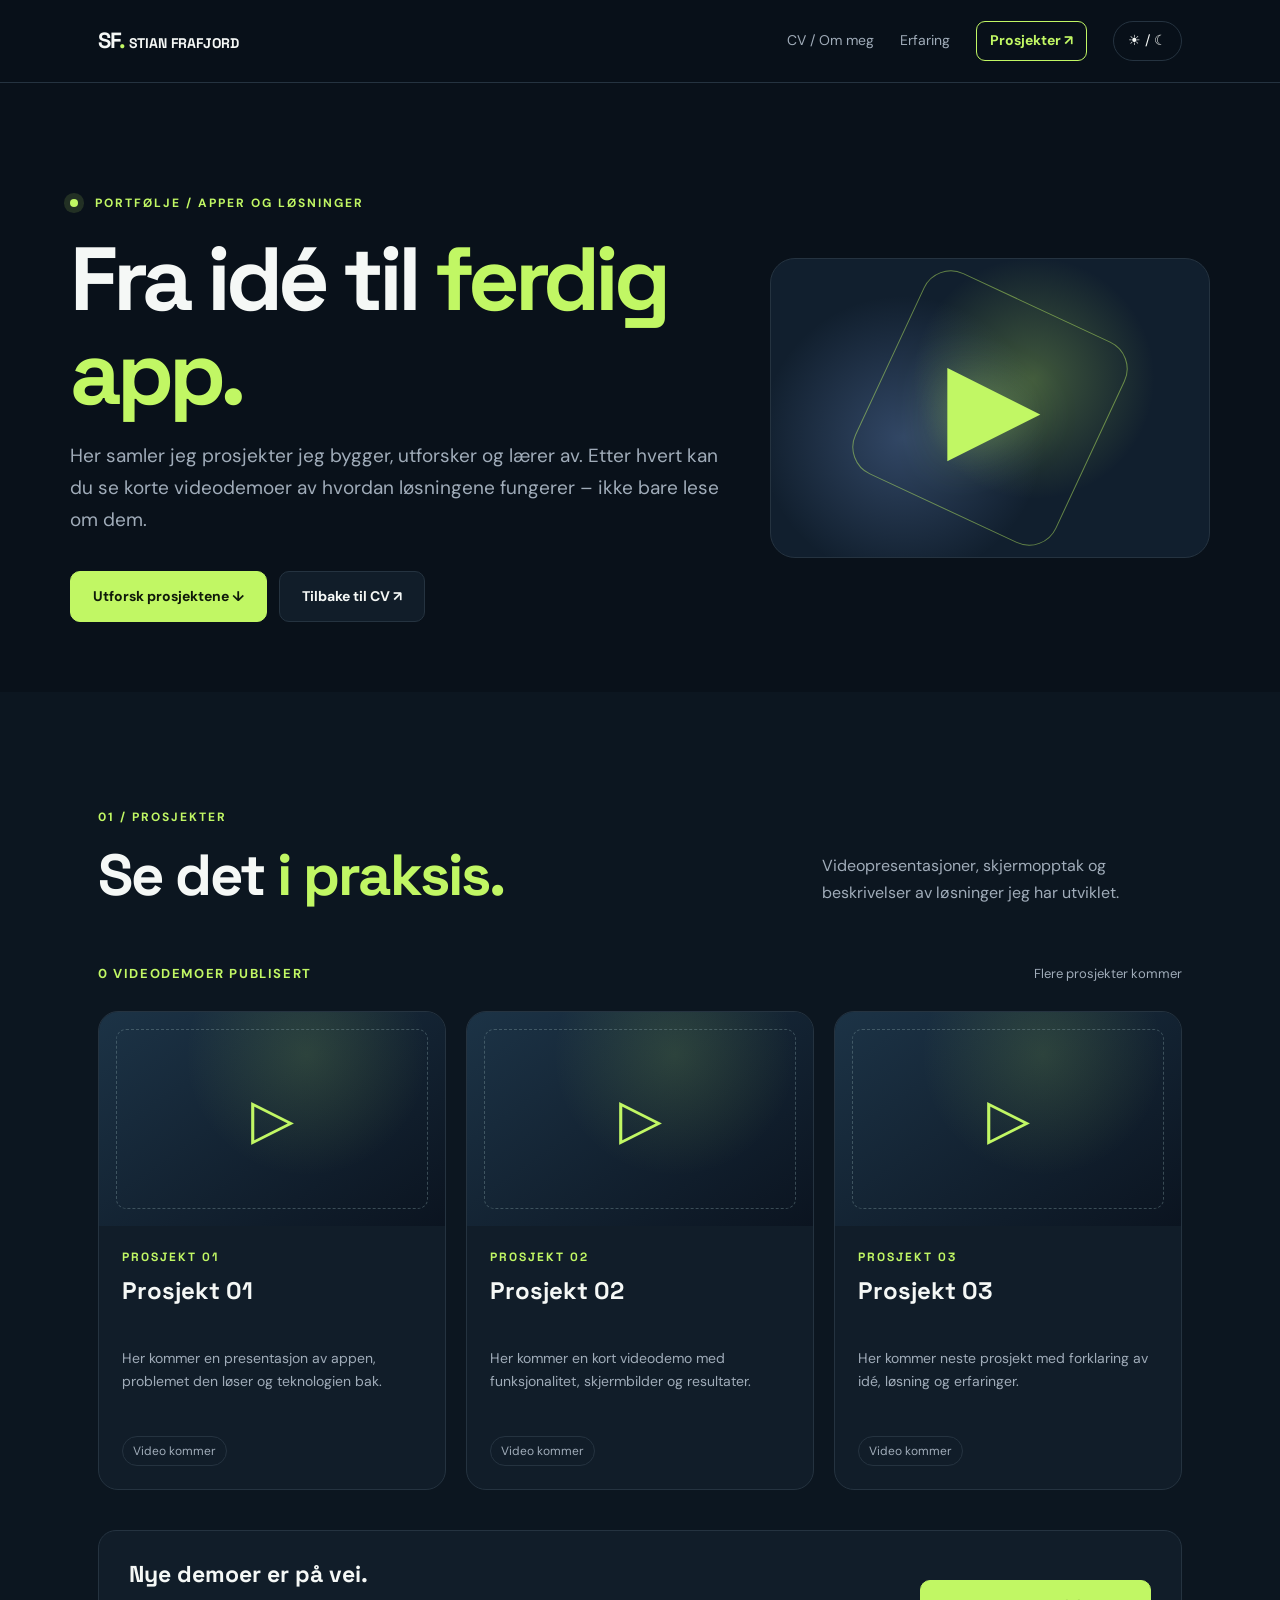
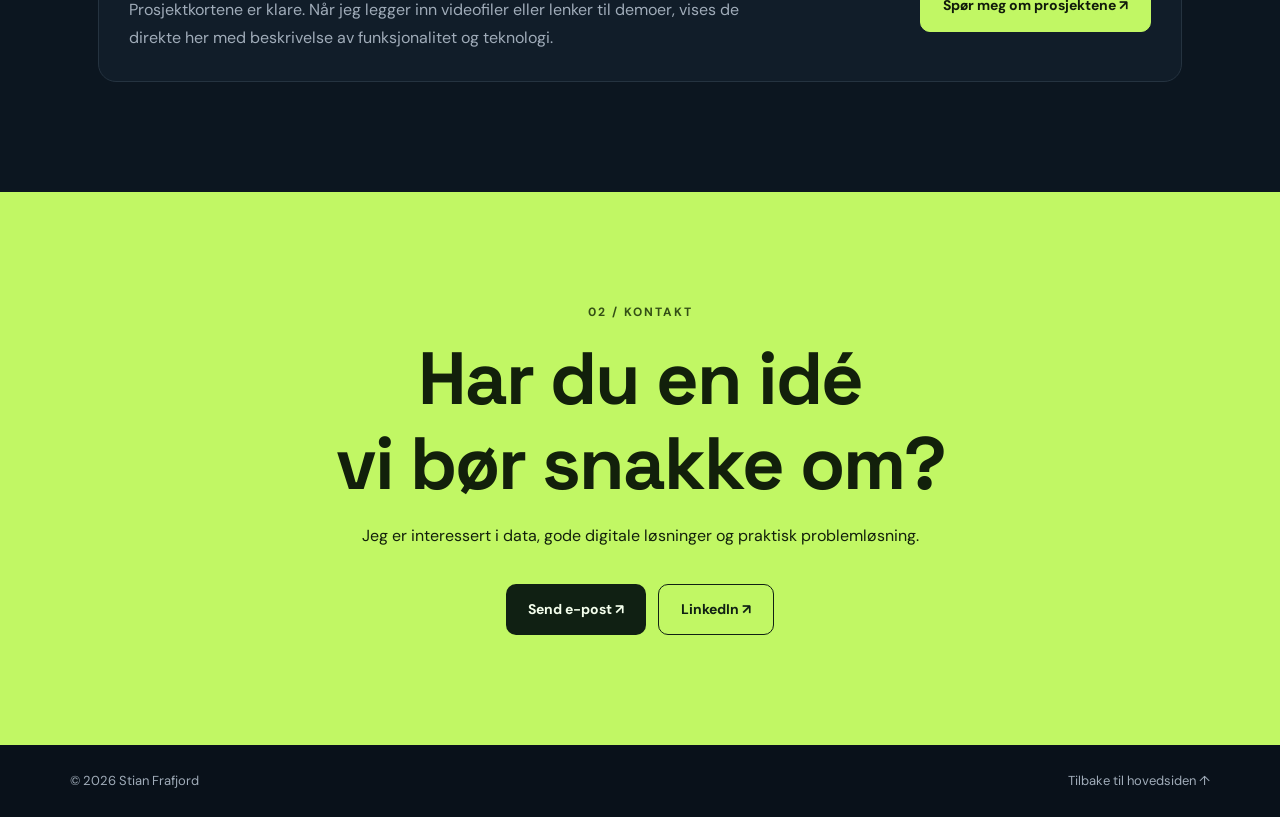
==== prosjekter.html @ a2a2adf3 "Add interactive projects page with video-ready cards" ====
<!DOCTYPE html>
<html lang="no"><head><meta charset="utf-8"><meta name="viewport" content="width=device-width,initial-scale=1"><meta name="theme-color" content="#0b1119"><meta name="description" content="Prosjekter og appdemoer av Stian Frafjord."><title>Prosjekter | Stian Frafjord</title><link rel="preconnect" href="https://fonts.googleapis.com"><link href="https://fonts.googleapis.com/css2?family=DM+Sans:wght@400;500;600;700&family=Space+Grotesk:wght@400;500;600;700&display=swap" rel="stylesheet"><style>
:root{--bg:#09111a;--panel:#111d29;--line:#253340;--muted:#a0acb9;--txt:#f5f8f6;--accent:#c1f764;--accent2:#8db6ff}*{box-sizing:border-box}html{scroll-behavior:smooth}body{margin:0;background:var(--bg);color:var(--txt);font:16px/1.7 'DM Sans',sans-serif;overflow-x:hidden}body.light{--bg:#f1f5f0;--panel:#fff;--line:#d7e0dc;--muted:#51616b;--txt:#15232b;--accent:#497a19;--accent2:#315da7}h1,h2,h3,.brand{font-family:'Space Grotesk',sans-serif;line-height:1.15}a{color:inherit;text-decoration:none}button{font:inherit;cursor:pointer}.wrap{max-width:1140px;margin:auto;padding:0 28px}.nav{height:82px;display:flex;align-items:center;justify-content:space-between}.top{position:sticky;top:0;z-index:10;background:color-mix(in srgb,var(--bg) 90%,transparent);border-bottom:1px solid var(--line);backdrop-filter:blur(20px)}.brand{font-weight:700;font-size:22px;letter-spacing:-1px}.brand b{color:var(--accent)}.links{display:flex;align-items:center;gap:26px;font-size:14px;color:var(--muted)}.links a:hover{color:var(--accent)}.theme{background:transparent;color:var(--txt);border:1px solid var(--line);border-radius:50px;padding:7px 14px}.mobile{display:none}.hero{min-height:630px;display:grid;grid-template-columns:1.25fr .75fr;gap:60px;align-items:center;padding-top:86px;padding-bottom:100px}.eyebrow,.kicker{color:var(--accent);font-size:12px;letter-spacing:2px;font-weight:700;text-transform:uppercase}.pulse{display:inline-block;width:8px;height:8px;border-radius:50%;background:var(--accent);box-shadow:0 0 0 6px #c1f76422;margin-right:12px}.hero h1{font-size:clamp(56px,7vw,102px);letter-spacing:-6px;margin:22px 0 24px}.hero h1 em{font-style:normal;color:var(--accent)}.lead{font-size:20px;max-width:570px;color:var(--muted)}.actions{display:flex;gap:12px;flex-wrap:wrap;margin-top:34px}.btn{display:inline-flex;align-items:center;justify-content:center;padding:13px 22px;border:1px solid var(--line);border-radius:10px;font-weight:700;font-size:14px;transition:transform .2s,background .2s}.btn:hover{transform:translateY(-3px)}.primary{background:var(--accent);color:#101a0a;border-color:var(--accent)}body.light .primary{color:#fff}.outline{background:var(--panel)}.hero-art{min-height:380px;position:relative;border:1px solid var(--line);border-radius:24px;background:radial-gradient(circle at 30% 30%,#c1f76430,transparent 38%),radial-gradient(circle at 80% 80%,#8db6ff33,transparent 45%),linear-gradient(145deg,#152434,#0a111a);display:grid;place-items:center;box-shadow:0 25px 80px #0004}.monogram{font:700 148px 'Space Grotesk',sans-serif;letter-spacing:-14px;color:#ebf7ee}.bubble{position:absolute;padding:11px 17px;background:#142333;color:#e9fff0;border:1px solid #3d5654;border-radius:11px;font-size:13px;font-weight:700;box-shadow:0 12px 25px #0005}.b1{top:26px;right:-20px}.b2{bottom:28px;left:-24px}.strip{border-block:1px solid var(--line);background:var(--accent);color:#132015;padding:18px 0;overflow:hidden;white-space:nowrap;font:700 15px 'Space Grotesk';letter-spacing:1px}.strip-inner{width:max-content;animation:move 30s linear infinite}.strip-inner span{margin:0 23px}@keyframes move{to{transform:translateX(-50%)}}section.section{padding-top:115px;padding-bottom:110px}.section-head{display:flex;justify-content:space-between;align-items:end;gap:30px;margin-bottom:40px}.section-head p{max-width:360px;color:var(--muted)}h2{font-size:clamp(36px,5vw,58px);letter-spacing:-2px;margin:14px 0}h2 span{color:var(--accent)}.intro{display:grid;grid-template-columns:.85fr 1.15fr;gap:90px}.intro p{color:var(--muted);font-size:18px}.intro strong{color:var(--txt)}.facts{display:grid;grid-template-columns:repeat(3,1fr);gap:14px;margin-top:30px}.fact{border-top:1px solid var(--line);padding-top:15px}.fact strong{display:block;font-size:23px}.fact small{color:var(--muted)}.dark{background:color-mix(in srgb,var(--panel) 40%,var(--bg))}.skills{display:grid;grid-template-columns:repeat(2,1fr);gap:18px}.skill{border:1px solid var(--line);border-radius:18px;padding:30px;background:var(--panel);transition:transform .2s,border-color .2s}.skill:hover{transform:translateY(-5px);border-color:var(--accent)}.skill:first-child{background:linear-gradient(145deg,#294337,#172631)}.skill .symbol{font-size:36px;color:var(--accent)}.skill h3{font-size:23px;margin:22px 0 9px}.skill p{color:var(--muted);margin-bottom:18px}.tags{display:flex;flex-wrap:wrap;gap:8px}.tags span{font-size:12px;border:1px solid var(--line);border-radius:30px;padding:4px 11px;color:var(--muted)}.tools{margin-top:28px;color:var(--muted);font-size:14px;line-height:2.6}.tools strong{color:var(--txt)}.filters{display:flex;flex-wrap:wrap;gap:10px;margin:30px 0}.filter{background:transparent;color:var(--muted);border:1px solid var(--line);padding:9px 17px;border-radius:50px}.filter.active{color:#142013;background:var(--accent);border-color:var(--accent)}.job{display:grid;grid-template-columns:175px 1fr;gap:20px;border-top:1px solid var(--line);padding:25px 0}.job:last-child{border-bottom:1px solid var(--line)}.job time{color:var(--muted);font-size:13px}.job h3{font-size:24px;margin:4px 0}.job small{color:var(--accent);letter-spacing:1.4px;font-weight:700}.job p{margin:10px 0 0;color:var(--muted);max-width:760px}.job[hidden]{display:none}.match{display:grid;grid-template-columns:1fr 1.15fr;gap:18px}.tabs{display:grid;gap:10px}.tab{background:var(--panel);border:1px solid var(--line);color:var(--txt);padding:18px 20px;text-align:left;border-radius:12px}.tab.active{border-color:var(--accent);box-shadow:inset 4px 0 0 var(--accent)}.output{border:1px solid var(--line);border-radius:16px;padding:34px;background:var(--panel);min-height:310px}.output h3{font-size:31px;margin:14px 0}.output p,.output li{color:var(--muted)}.education{display:flex;justify-content:space-between;gap:25px;align-items:center;padding:45px;border:1px solid var(--line);border-radius:18px;background:var(--panel)}.education strong{font:700 27px 'Space Grotesk'}.education p{color:var(--muted);margin:8px 0 0}.contact{background:var(--accent);color:#12200b;text-align:center;padding:110px 20px}.contact h2{font-size:clamp(42px,6vw,74px)}.contact .kicker{color:#344f16}.contact .btn{background:#102013;color:#f4ffed;border:0}.contact .outline{background:transparent;color:#102013;border:1px solid #102013}.contact .actions{justify-content:center}.foot{padding:25px 0;display:flex;justify-content:space-between;color:var(--muted);font-size:13px}.reveal{opacity:0;transform:translateY(15px);transition:opacity .7s,transform .7s}.reveal.visible{opacity:1;transform:none}@media(max-width:800px){.hero,.intro,.match{grid-template-columns:1fr}.hero{padding-top:65px;gap:35px}.hero-art{min-height:260px}.monogram{font-size:110px}.hero h1{letter-spacing:-3px}.links{gap:14px}.links a{display:none}.skills{grid-template-columns:1fr}.section-head{display:block}.facts{grid-template-columns:1fr 1fr}.job{grid-template-columns:1fr;gap:2px}.education{display:block}.foot{display:block;text-align:center}.bubble{font-size:11px}.b1{right:10px}.b2{left:10px}}@media(prefers-reduced-motion:reduce){*{scroll-behavior:auto!important;animation:none!important;transition:none!important}.reveal{opacity:1;transform:none}}


.links a.project-link{display:inline-flex;border:1px solid var(--accent);color:var(--accent);border-radius:9px;padding:7px 13px;font-weight:700}
.links a.project-link:hover{background:var(--accent);color:#132015}
.projects-hero{padding:110px 0 70px;display:grid;grid-template-columns:1.2fr .8fr;gap:40px;align-items:center}
.projects-hero h1{font-size:clamp(50px,7vw,92px);line-height:1.04;letter-spacing:-5px;margin:20px 0}
.projects-hero h1 em{color:var(--accent);font-style:normal}
.projects-hero p{font-size:19px;color:var(--muted);max-width:660px}
.orb{min-height:300px;border-radius:25px;border:1px solid var(--line);background:radial-gradient(circle at 60% 40%,#c1f76444,transparent 38%),radial-gradient(circle at 30% 60%,#8db6ff44,transparent 40%),#111f2e;display:grid;place-items:center;position:relative;overflow:hidden}
.orb:after{content:"";position:absolute;width:220px;height:220px;border:1px solid #c1f76477;border-radius:30px;transform:rotate(25deg)}
.play-symbol{position:relative;z-index:2;font:700 112px 'Space Grotesk';color:#c1f764;text-shadow:0 0 50px #c1f76455}
.project-toolbar{display:flex;justify-content:space-between;gap:18px;align-items:center;margin:10px 0 26px}
.project-counter{font-size:13px;letter-spacing:1.6px;color:var(--accent);font-weight:700}
.project-grid{display:grid;grid-template-columns:repeat(3,minmax(0,1fr));gap:20px}
.project-card{background:var(--panel);border:1px solid var(--line);border-radius:20px;overflow:hidden;transition:transform .2s,border-color .2s}
.project-card:hover{transform:translateY(-5px);border-color:var(--accent)}
.video-frame{height:214px;background:radial-gradient(circle at 60% 20%,#c1f76423,transparent 45%),linear-gradient(145deg,#1c3346,#0b1420);display:flex;align-items:center;justify-content:center;position:relative;overflow:hidden}
.video-frame:before{content:"";position:absolute;inset:17px;border:1px dashed #7e9a9f66;border-radius:10px}
.video-frame .vid-icon{font-size:56px;color:#c1f764;z-index:1}
.video-frame iframe,.video-frame video{position:absolute;inset:0;width:100%;height:100%;border:0;object-fit:contain;z-index:2}
.project-body{padding:23px}
.project-number{color:var(--accent);font:700 12px 'Space Grotesk';letter-spacing:2px}
.project-body h3{font-size:24px;min-height:56px;margin:12px 0}
.project-body p{color:var(--muted);font-size:14px;min-height:75px}
.status{display:inline-block;border:1px solid var(--line);border-radius:20px;color:var(--muted);padding:4px 10px;font-size:12px}
.info-panel{margin-top:40px;padding:30px;display:flex;justify-content:space-between;align-items:center;gap:25px;background:var(--panel);border:1px solid var(--line);border-radius:18px}
.info-panel h3{font-size:23px;margin:0 0 9px}
.info-panel p{margin:0;color:var(--muted);max-width:620px}
@media(max-width:880px){.projects-hero{grid-template-columns:1fr;padding-top:65px}.orb{min-height:210px}.project-grid{grid-template-columns:1fr}.info-panel{display:block}.info-panel .btn{margin-top:20px}.links a.project-link{display:inline-flex}}
</style></head>
<body><header class="top"><div class="wrap nav"><a class="brand" href="/index.html">SF<b>.</b> <span style="font-size:14px;letter-spacing:0">STIAN FRAFJORD</span></a><nav class="links"><a href="/index.html">CV / Om meg</a><a href="/index.html#erfaring">Erfaring</a><a class="project-link" href="/prosjekter.html" aria-current="page">Prosjekter ↗</a><button class="theme" id="theme" aria-label="Bytt fargetema">☀︎ / ☾</button></nav></div></header>
<main><section class="wrap projects-hero"><div><div class="kicker"><span class="pulse"></span> PORTFØLJE / APPER OG LØSNINGER</div><h1>Fra idé til <em>ferdig app.</em></h1><p>Her samler jeg prosjekter jeg bygger, utforsker og lærer av. Etter hvert kan du se korte videodemoer av hvordan løsningene fungerer – ikke bare lese om dem.</p><div class="actions"><a class="btn primary" href="#prosjektliste">Utforsk prosjektene ↓</a><a class="btn outline" href="/index.html">Tilbake til CV ↗</a></div></div><div class="orb"><span class="play-symbol">▶</span></div></section>
<section class="section dark" id="prosjektliste"><div class="wrap"><div class="section-head"><div><div class="kicker">01 / PROSJEKTER</div><h2>Se det <span>i praksis.</span></h2></div><p>Videopresentasjoner, skjermopptak og beskrivelser av løsninger jeg har utviklet.</p></div><div class="project-toolbar"><span class="project-counter" id="counter">0 VIDEODEMOER PUBLISERT</span><span style="color:var(--muted);font-size:13px">Flere prosjekter kommer</span></div><div class="project-grid" id="projectGrid"></div><div class="info-panel"><div><h3>Nye demoer er på vei.</h3><p>Prosjektkortene er klare. Når jeg legger inn videofiler eller lenker til demoer, vises de direkte her med beskrivelse av funksjonalitet og teknologi.</p></div><a class="btn primary" href="mailto:stianfrafjord@hotmail.com?subject=Sp%C3%B8rsm%C3%A5l%20om%20prosjekter">Spør meg om prosjektene ↗</a></div></div></section><section class="contact" id="kontakt"><div class="kicker">02 / KONTAKT</div><h2>Har du en idé<br>vi bør snakke om?</h2><p>Jeg er interessert i data, gode digitale løsninger og praktisk problemløsning.</p><div class="actions"><a class="btn" href="mailto:stianfrafjord@hotmail.com">Send e-post ↗</a><a class="btn outline" href="https://www.linkedin.com/in/stian-frafjord-09b917ba" rel="noopener" target="_blank">LinkedIn ↗</a></div></section></main>
<footer class="wrap foot"><div>© <span id="year"></span> Stian Frafjord</div><div><a href="/index.html">Tilbake til hovedsiden ↑</a></div></footer>
<script>
document.getElementById('year').textContent=new Date().getFullYear();
document.getElementById('theme').addEventListener('click',()=>document.body.classList.toggle('light'));
// Legg til prosjektinformasjon her når videodemoer er klare. URL kan være youtube.com/watch?v=..., youtu.be/..., youtube.com/embed/... eller en .mp4-fil.
const projects = [
 {title:'Prosjekt 01',description:'Her kommer en presentasjon av appen, problemet den løser og teknologien bak.',videoUrl:'',technologies:[]},
 {title:'Prosjekt 02',description:'Her kommer en kort videodemo med funksjonalitet, skjermbilder og resultater.',videoUrl:'',technologies:[]},
 {title:'Prosjekt 03',description:'Her kommer neste prosjekt med forklaring av idé, løsning og erfaringer.',videoUrl:'',technologies:[]}
];
function ytId(url){try{const u=new URL(url);if(['youtube.com','www.youtube.com','m.youtube.com'].includes(u.hostname)){if(u.pathname==='/watch')return u.searchParams.get('v');if(u.pathname.startsWith('/embed/'))return u.pathname.split('/')[2]}if(u.hostname==='youtu.be')return u.pathname.slice(1).split('/')[0]}catch(e){}return null}
const grid=document.getElementById('projectGrid');
let count=0;
projects.forEach((p,i)=>{const card=document.createElement('article');card.className='project-card';const frame=document.createElement('div');frame.className='video-frame';const id=p.videoUrl?ytId(p.videoUrl):null;if(id&&/^[a-zA-Z0-9_-]{11}$/.test(id)){const f=document.createElement('iframe');f.src='https://www.youtube-nocookie.com/embed/'+id;f.loading='lazy';f.title='Video: '+p.title;f.allow='accelerometer; encrypted-media; gyroscope; picture-in-picture; web-share';f.allowFullscreen=true;frame.appendChild(f);count++}else if(p.videoUrl&&/^https:\/\//i.test(p.videoUrl)&&/\.mp4(?:\?.*)?$/i.test(p.videoUrl)){const v=document.createElement('video');v.src=p.videoUrl;v.controls=true;v.preload='metadata';v.playsInline=true;frame.appendChild(v);count++}else{const ico=document.createElement('span');ico.className='vid-icon';ico.textContent='▷';frame.appendChild(ico)}const body=document.createElement('div');body.className='project-body';const number=document.createElement('div');number.className='project-number';number.textContent='PROSJEKT '+String(i+1).padStart(2,'0');const title=document.createElement('h3');title.textContent=p.title;const desc=document.createElement('p');desc.textContent=p.description;const status=document.createElement('span');status.className='status';status.textContent=p.videoUrl?'Videodemo':'Video kommer';body.append(number,title,desc,status);if(p.technologies?.length){const tags=document.createElement('div');tags.className='tags';tags.style.marginTop='15px';p.technologies.forEach(t=>{const s=document.createElement('span');s.textContent=t;tags.appendChild(s)});body.appendChild(tags)}card.append(frame,body);grid.appendChild(card)});
document.getElementById('counter').textContent=count+' VIDEODEMO'+(count===1?'':'ER')+' PUBLISERT';
</script></body></html>
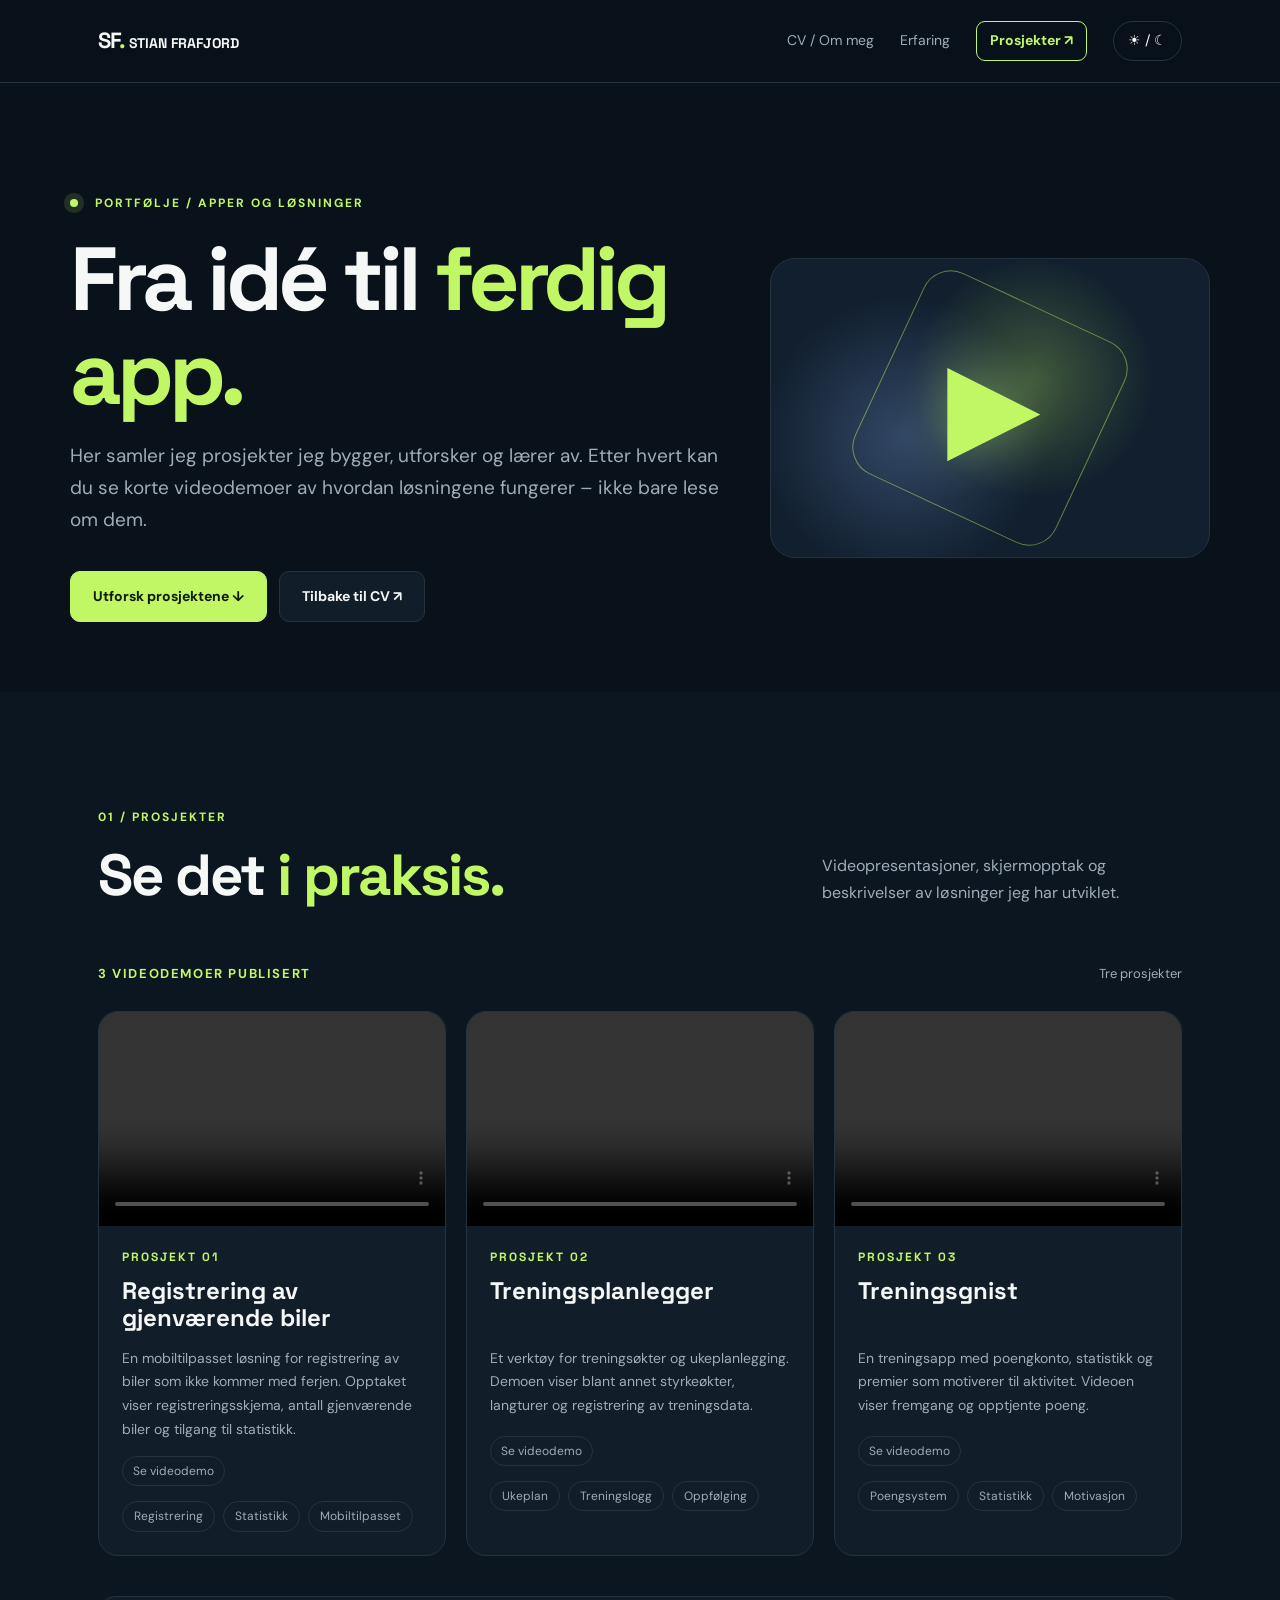
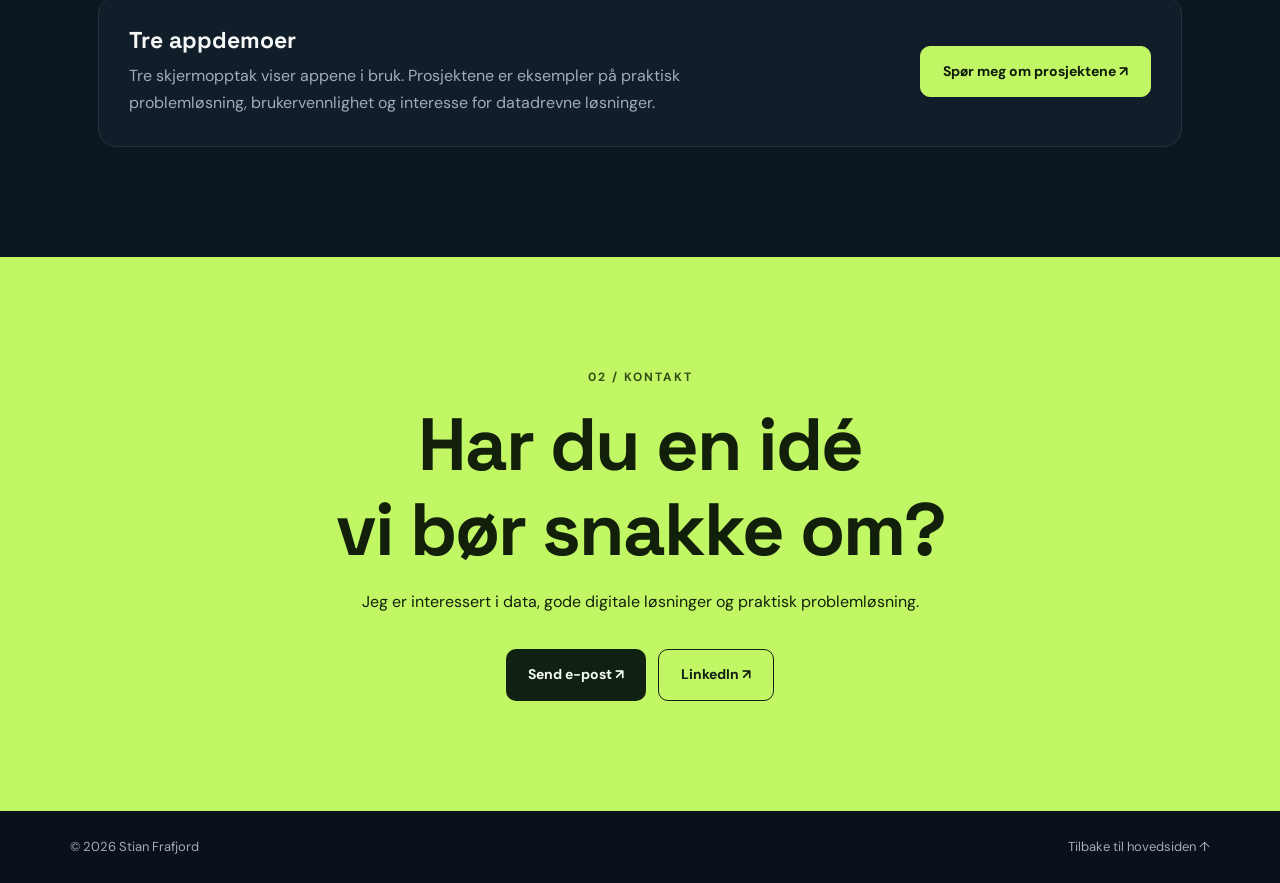
==== commit 700b0d4f: "Describe three real app projects and wire their video players" ====
--- a/prosjekter.html
+++ b/prosjekter.html
@@ -33,20 +33,20 @@
 </style></head>
 <body><header class="top"><div class="wrap nav"><a class="brand" href="/index.html">SF<b>.</b> <span style="font-size:14px;letter-spacing:0">STIAN FRAFJORD</span></a><nav class="links"><a href="/index.html">CV / Om meg</a><a href="/index.html#erfaring">Erfaring</a><a class="project-link" href="/prosjekter.html" aria-current="page">Prosjekter ↗</a><button class="theme" id="theme" aria-label="Bytt fargetema">☀︎ / ☾</button></nav></div></header>
 <main><section class="wrap projects-hero"><div><div class="kicker"><span class="pulse"></span> PORTFØLJE / APPER OG LØSNINGER</div><h1>Fra idé til <em>ferdig app.</em></h1><p>Her samler jeg prosjekter jeg bygger, utforsker og lærer av. Etter hvert kan du se korte videodemoer av hvordan løsningene fungerer – ikke bare lese om dem.</p><div class="actions"><a class="btn primary" href="#prosjektliste">Utforsk prosjektene ↓</a><a class="btn outline" href="/index.html">Tilbake til CV ↗</a></div></div><div class="orb"><span class="play-symbol">▶</span></div></section>
-<section class="section dark" id="prosjektliste"><div class="wrap"><div class="section-head"><div><div class="kicker">01 / PROSJEKTER</div><h2>Se det <span>i praksis.</span></h2></div><p>Videopresentasjoner, skjermopptak og beskrivelser av løsninger jeg har utviklet.</p></div><div class="project-toolbar"><span class="project-counter" id="counter">0 VIDEODEMOER PUBLISERT</span><span style="color:var(--muted);font-size:13px">Flere prosjekter kommer</span></div><div class="project-grid" id="projectGrid"></div><div class="info-panel"><div><h3>Nye demoer er på vei.</h3><p>Prosjektkortene er klare. Når jeg legger inn videofiler eller lenker til demoer, vises de direkte her med beskrivelse av funksjonalitet og teknologi.</p></div><a class="btn primary" href="mailto:stianfrafjord@hotmail.com?subject=Sp%C3%B8rsm%C3%A5l%20om%20prosjekter">Spør meg om prosjektene ↗</a></div></div></section><section class="contact" id="kontakt"><div class="kicker">02 / KONTAKT</div><h2>Har du en idé<br>vi bør snakke om?</h2><p>Jeg er interessert i data, gode digitale løsninger og praktisk problemløsning.</p><div class="actions"><a class="btn" href="mailto:stianfrafjord@hotmail.com">Send e-post ↗</a><a class="btn outline" href="https://www.linkedin.com/in/stian-frafjord-09b917ba" rel="noopener" target="_blank">LinkedIn ↗</a></div></section></main>
+<section class="section dark" id="prosjektliste"><div class="wrap"><div class="section-head"><div><div class="kicker">01 / PROSJEKTER</div><h2>Se det <span>i praksis.</span></h2></div><p>Videopresentasjoner, skjermopptak og beskrivelser av løsninger jeg har utviklet.</p></div><div class="project-toolbar"><span class="project-counter" id="counter">0 VIDEODEMOER PUBLISERT</span><span style="color:var(--muted);font-size:13px">Tre prosjekter</span></div><div class="project-grid" id="projectGrid"></div><div class="info-panel"><div><h3>Tre appdemoer</h3><p>Tre skjermopptak viser appene i bruk. Prosjektene er eksempler på praktisk problemløsning, brukervennlighet og interesse for datadrevne løsninger.</p></div><a class="btn primary" href="mailto:stianfrafjord@hotmail.com?subject=Sp%C3%B8rsm%C3%A5l%20om%20prosjekter">Spør meg om prosjektene ↗</a></div></div></section><section class="contact" id="kontakt"><div class="kicker">02 / KONTAKT</div><h2>Har du en idé<br>vi bør snakke om?</h2><p>Jeg er interessert i data, gode digitale løsninger og praktisk problemløsning.</p><div class="actions"><a class="btn" href="mailto:stianfrafjord@hotmail.com">Send e-post ↗</a><a class="btn outline" href="https://www.linkedin.com/in/stian-frafjord-09b917ba" rel="noopener" target="_blank">LinkedIn ↗</a></div></section></main>
 <footer class="wrap foot"><div>© <span id="year"></span> Stian Frafjord</div><div><a href="/index.html">Tilbake til hovedsiden ↑</a></div></footer>
 <script>
 document.getElementById('year').textContent=new Date().getFullYear();
 document.getElementById('theme').addEventListener('click',()=>document.body.classList.toggle('light'));
 // Legg til prosjektinformasjon her når videodemoer er klare. URL kan være youtube.com/watch?v=..., youtu.be/..., youtube.com/embed/... eller en .mp4-fil.
 const projects = [
- {title:'Prosjekt 01',description:'Her kommer en presentasjon av appen, problemet den løser og teknologien bak.',videoUrl:'',technologies:[]},
- {title:'Prosjekt 02',description:'Her kommer en kort videodemo med funksjonalitet, skjermbilder og resultater.',videoUrl:'',technologies:[]},
- {title:'Prosjekt 03',description:'Her kommer neste prosjekt med forklaring av idé, løsning og erfaringer.',videoUrl:'',technologies:[]}
+ {title:'Registrering av gjenværende biler',description:'En mobiltilpasset løsning for registrering av biler som ikke kommer med ferjen. Opptaket viser registreringsskjema, antall gjenværende biler og tilgang til statistikk.',videoUrl:'/videos/1946.mp4',technologies:['Registrering','Statistikk','Mobiltilpasset']},
+ {title:'Treningsplanlegger',description:'Et verktøy for treningsøkter og ukeplanlegging. Demoen viser blant annet styrkeøkter, langturer og registrering av treningsdata.',videoUrl:'/videos/1576.mp4',technologies:['Ukeplan','Treningslogg','Oppfølging']},
+ {title:'Treningsgnist',description:'En treningsapp med poengkonto, statistikk og premier som motiverer til aktivitet. Videoen viser fremgang og opptjente poeng.',videoUrl:'/videos/1575.mp4',technologies:['Poengsystem','Statistikk','Motivasjon']}
 ];
 function ytId(url){try{const u=new URL(url);if(['youtube.com','www.youtube.com','m.youtube.com'].includes(u.hostname)){if(u.pathname==='/watch')return u.searchParams.get('v');if(u.pathname.startsWith('/embed/'))return u.pathname.split('/')[2]}if(u.hostname==='youtu.be')return u.pathname.slice(1).split('/')[0]}catch(e){}return null}
 const grid=document.getElementById('projectGrid');
 let count=0;
-projects.forEach((p,i)=>{const card=document.createElement('article');card.className='project-card';const frame=document.createElement('div');frame.className='video-frame';const id=p.videoUrl?ytId(p.videoUrl):null;if(id&&/^[a-zA-Z0-9_-]{11}$/.test(id)){const f=document.createElement('iframe');f.src='https://www.youtube-nocookie.com/embed/'+id;f.loading='lazy';f.title='Video: '+p.title;f.allow='accelerometer; encrypted-media; gyroscope; picture-in-picture; web-share';f.allowFullscreen=true;frame.appendChild(f);count++}else if(p.videoUrl&&/^https:\/\//i.test(p.videoUrl)&&/\.mp4(?:\?.*)?$/i.test(p.videoUrl)){const v=document.createElement('video');v.src=p.videoUrl;v.controls=true;v.preload='metadata';v.playsInline=true;frame.appendChild(v);count++}else{const ico=document.createElement('span');ico.className='vid-icon';ico.textContent='▷';frame.appendChild(ico)}const body=document.createElement('div');body.className='project-body';const number=document.createElement('div');number.className='project-number';number.textContent='PROSJEKT '+String(i+1).padStart(2,'0');const title=document.createElement('h3');title.textContent=p.title;const desc=document.createElement('p');desc.textContent=p.description;const status=document.createElement('span');status.className='status';status.textContent=p.videoUrl?'Videodemo':'Video kommer';body.append(number,title,desc,status);if(p.technologies?.length){const tags=document.createElement('div');tags.className='tags';tags.style.marginTop='15px';p.technologies.forEach(t=>{const s=document.createElement('span');s.textContent=t;tags.appendChild(s)});body.appendChild(tags)}card.append(frame,body);grid.appendChild(card)});
+projects.forEach((p,i)=>{const card=document.createElement('article');card.className='project-card';const frame=document.createElement('div');frame.className='video-frame';const id=p.videoUrl?ytId(p.videoUrl):null;if(id&&/^[a-zA-Z0-9_-]{11}$/.test(id)){const f=document.createElement('iframe');f.src='https://www.youtube-nocookie.com/embed/'+id;f.loading='lazy';f.title='Video: '+p.title;f.allow='accelerometer; encrypted-media; gyroscope; picture-in-picture; web-share';f.allowFullscreen=true;frame.appendChild(f);count++}else if(p.videoUrl&&(/^(https:\/\/|\/)/i.test(p.videoUrl))&&/\.mp4(?:\?.*)?$/i.test(p.videoUrl)){const v=document.createElement('video');v.src=p.videoUrl;v.controls=true;v.preload='metadata';v.playsInline=true;v.setAttribute('aria-label','Videodemo: '+p.title);frame.appendChild(v);count++}else{const ico=document.createElement('span');ico.className='vid-icon';ico.textContent='▷';frame.appendChild(ico)}const body=document.createElement('div');body.className='project-body';const number=document.createElement('div');number.className='project-number';number.textContent='PROSJEKT '+String(i+1).padStart(2,'0');const title=document.createElement('h3');title.textContent=p.title;const desc=document.createElement('p');desc.textContent=p.description;const status=document.createElement('span');status.className='status';status.textContent=p.videoUrl?'Se videodemo':'Video kommer';body.append(number,title,desc,status);if(p.technologies?.length){const tags=document.createElement('div');tags.className='tags';tags.style.marginTop='15px';p.technologies.forEach(t=>{const s=document.createElement('span');s.textContent=t;tags.appendChild(s)});body.appendChild(tags)}card.append(frame,body);grid.appendChild(card)});
 document.getElementById('counter').textContent=count+' VIDEODEMO'+(count===1?'':'ER')+' PUBLISERT';
 </script></body></html>
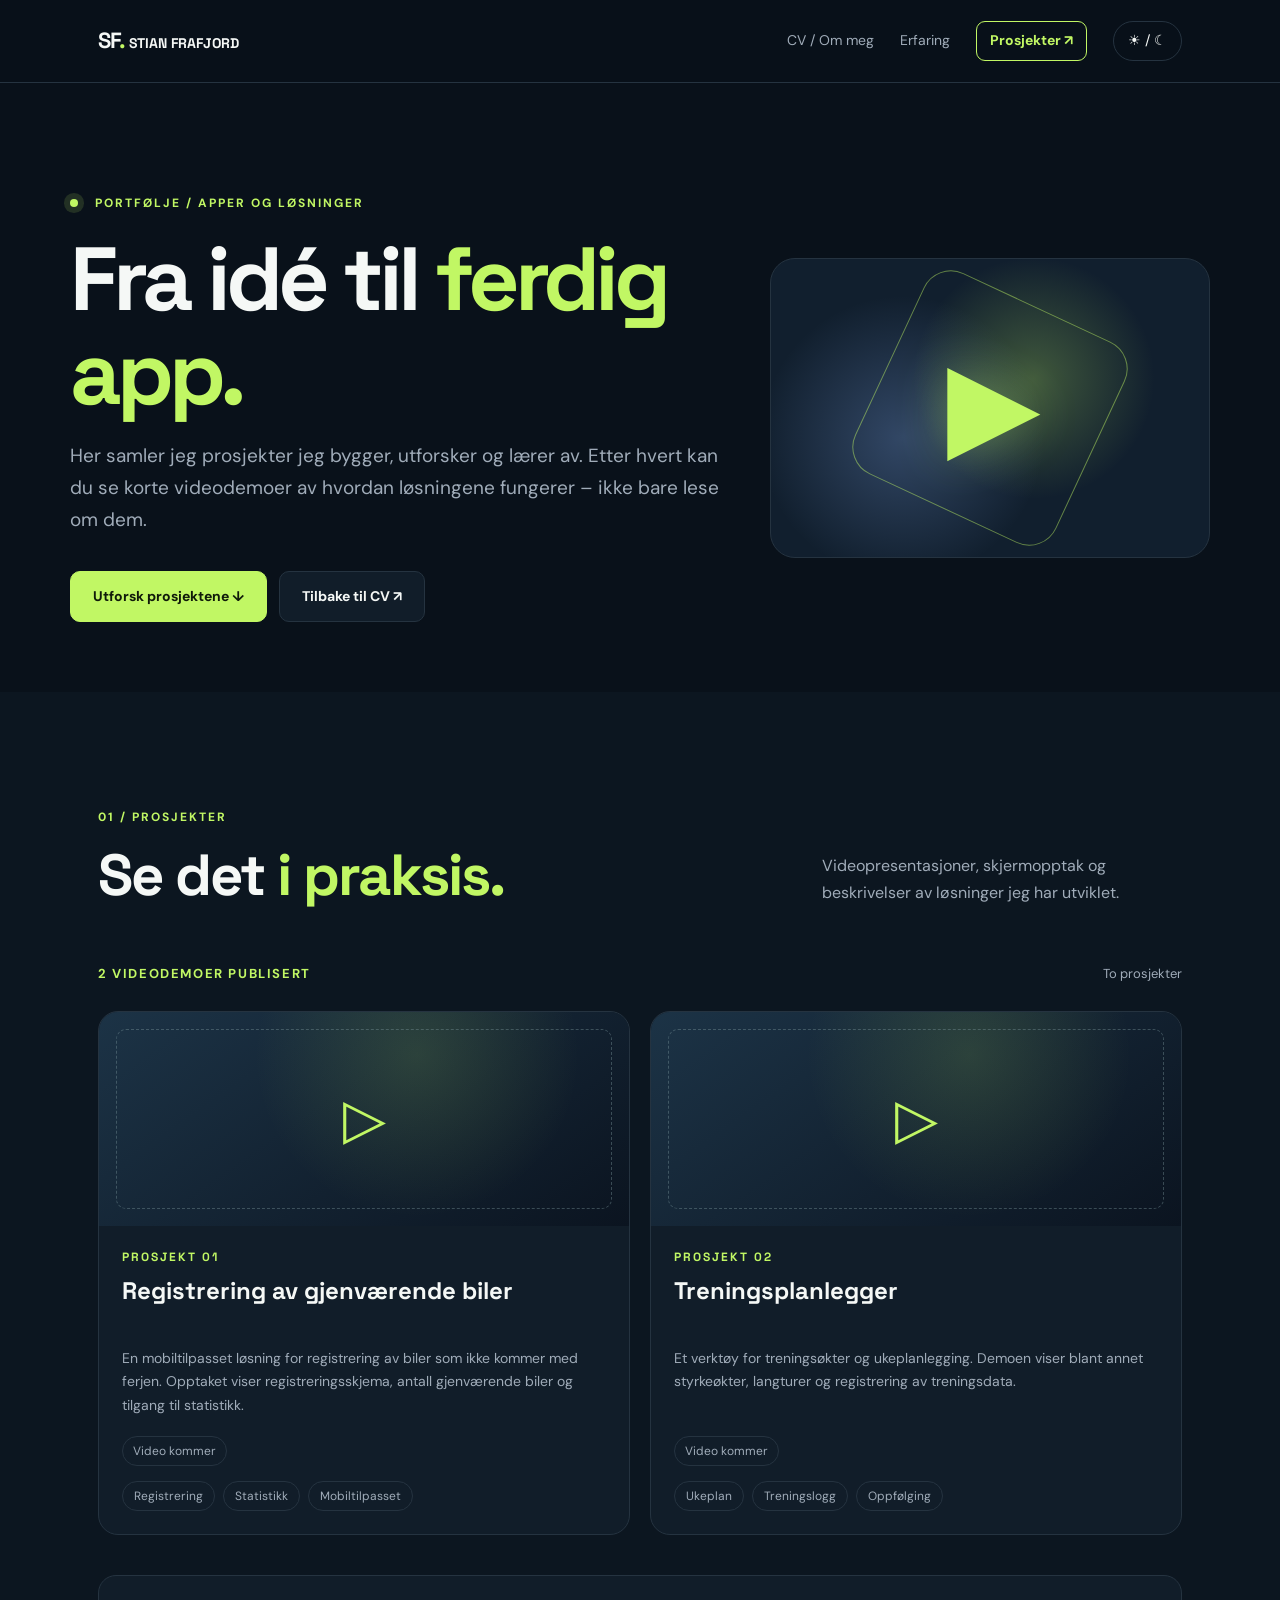
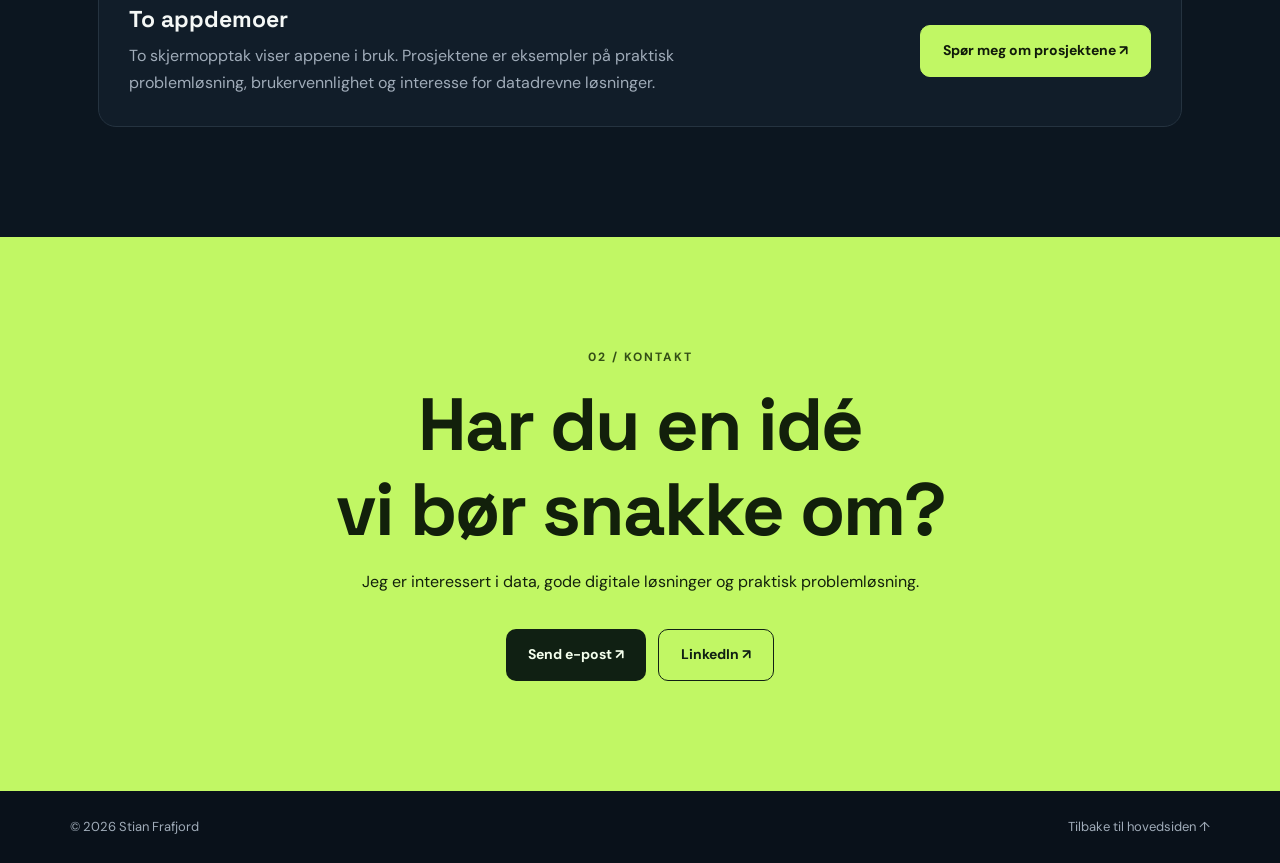
==== commit 7b0d350b: "Show only two projects and handle missing video assets" ====
--- a/prosjekter.html
+++ b/prosjekter.html
@@ -14,7 +14,7 @@
 .play-symbol{position:relative;z-index:2;font:700 112px 'Space Grotesk';color:#c1f764;text-shadow:0 0 50px #c1f76455}
 .project-toolbar{display:flex;justify-content:space-between;gap:18px;align-items:center;margin:10px 0 26px}
 .project-counter{font-size:13px;letter-spacing:1.6px;color:var(--accent);font-weight:700}
-.project-grid{display:grid;grid-template-columns:repeat(3,minmax(0,1fr));gap:20px}
+.project-grid{display:grid;grid-template-columns:repeat(2,minmax(0,1fr));gap:20px}
 .project-card{background:var(--panel);border:1px solid var(--line);border-radius:20px;overflow:hidden;transition:transform .2s,border-color .2s}
 .project-card:hover{transform:translateY(-5px);border-color:var(--accent)}
 .video-frame{height:214px;background:radial-gradient(circle at 60% 20%,#c1f76423,transparent 45%),linear-gradient(145deg,#1c3346,#0b1420);display:flex;align-items:center;justify-content:center;position:relative;overflow:hidden}
@@ -33,7 +33,7 @@
 </style></head>
 <body><header class="top"><div class="wrap nav"><a class="brand" href="/index.html">SF<b>.</b> <span style="font-size:14px;letter-spacing:0">STIAN FRAFJORD</span></a><nav class="links"><a href="/index.html">CV / Om meg</a><a href="/index.html#erfaring">Erfaring</a><a class="project-link" href="/prosjekter.html" aria-current="page">Prosjekter ↗</a><button class="theme" id="theme" aria-label="Bytt fargetema">☀︎ / ☾</button></nav></div></header>
 <main><section class="wrap projects-hero"><div><div class="kicker"><span class="pulse"></span> PORTFØLJE / APPER OG LØSNINGER</div><h1>Fra idé til <em>ferdig app.</em></h1><p>Her samler jeg prosjekter jeg bygger, utforsker og lærer av. Etter hvert kan du se korte videodemoer av hvordan løsningene fungerer – ikke bare lese om dem.</p><div class="actions"><a class="btn primary" href="#prosjektliste">Utforsk prosjektene ↓</a><a class="btn outline" href="/index.html">Tilbake til CV ↗</a></div></div><div class="orb"><span class="play-symbol">▶</span></div></section>
-<section class="section dark" id="prosjektliste"><div class="wrap"><div class="section-head"><div><div class="kicker">01 / PROSJEKTER</div><h2>Se det <span>i praksis.</span></h2></div><p>Videopresentasjoner, skjermopptak og beskrivelser av løsninger jeg har utviklet.</p></div><div class="project-toolbar"><span class="project-counter" id="counter">0 VIDEODEMOER PUBLISERT</span><span style="color:var(--muted);font-size:13px">Tre prosjekter</span></div><div class="project-grid" id="projectGrid"></div><div class="info-panel"><div><h3>Tre appdemoer</h3><p>Tre skjermopptak viser appene i bruk. Prosjektene er eksempler på praktisk problemløsning, brukervennlighet og interesse for datadrevne løsninger.</p></div><a class="btn primary" href="mailto:stianfrafjord@hotmail.com?subject=Sp%C3%B8rsm%C3%A5l%20om%20prosjekter">Spør meg om prosjektene ↗</a></div></div></section><section class="contact" id="kontakt"><div class="kicker">02 / KONTAKT</div><h2>Har du en idé<br>vi bør snakke om?</h2><p>Jeg er interessert i data, gode digitale løsninger og praktisk problemløsning.</p><div class="actions"><a class="btn" href="mailto:stianfrafjord@hotmail.com">Send e-post ↗</a><a class="btn outline" href="https://www.linkedin.com/in/stian-frafjord-09b917ba" rel="noopener" target="_blank">LinkedIn ↗</a></div></section></main>
+<section class="section dark" id="prosjektliste"><div class="wrap"><div class="section-head"><div><div class="kicker">01 / PROSJEKTER</div><h2>Se det <span>i praksis.</span></h2></div><p>Videopresentasjoner, skjermopptak og beskrivelser av løsninger jeg har utviklet.</p></div><div class="project-toolbar"><span class="project-counter" id="counter">0 VIDEODEMOER PUBLISERT</span><span style="color:var(--muted);font-size:13px">To prosjekter</span></div><div class="project-grid" id="projectGrid"></div><div class="info-panel"><div><h3>To appdemoer</h3><p>To skjermopptak viser appene i bruk. Prosjektene er eksempler på praktisk problemløsning, brukervennlighet og interesse for datadrevne løsninger.</p></div><a class="btn primary" href="mailto:stianfrafjord@hotmail.com?subject=Sp%C3%B8rsm%C3%A5l%20om%20prosjekter">Spør meg om prosjektene ↗</a></div></div></section><section class="contact" id="kontakt"><div class="kicker">02 / KONTAKT</div><h2>Har du en idé<br>vi bør snakke om?</h2><p>Jeg er interessert i data, gode digitale løsninger og praktisk problemløsning.</p><div class="actions"><a class="btn" href="mailto:stianfrafjord@hotmail.com">Send e-post ↗</a><a class="btn outline" href="https://www.linkedin.com/in/stian-frafjord-09b917ba" rel="noopener" target="_blank">LinkedIn ↗</a></div></section></main>
 <footer class="wrap foot"><div>© <span id="year"></span> Stian Frafjord</div><div><a href="/index.html">Tilbake til hovedsiden ↑</a></div></footer>
 <script>
 document.getElementById('year').textContent=new Date().getFullYear();
@@ -41,12 +41,11 @@
 // Legg til prosjektinformasjon her når videodemoer er klare. URL kan være youtube.com/watch?v=..., youtu.be/..., youtube.com/embed/... eller en .mp4-fil.
 const projects = [
  {title:'Registrering av gjenværende biler',description:'En mobiltilpasset løsning for registrering av biler som ikke kommer med ferjen. Opptaket viser registreringsskjema, antall gjenværende biler og tilgang til statistikk.',videoUrl:'/videos/1946.mp4',technologies:['Registrering','Statistikk','Mobiltilpasset']},
- {title:'Treningsplanlegger',description:'Et verktøy for treningsøkter og ukeplanlegging. Demoen viser blant annet styrkeøkter, langturer og registrering av treningsdata.',videoUrl:'/videos/1576.mp4',technologies:['Ukeplan','Treningslogg','Oppfølging']},
- {title:'Treningsgnist',description:'En treningsapp med poengkonto, statistikk og premier som motiverer til aktivitet. Videoen viser fremgang og opptjente poeng.',videoUrl:'/videos/1575.mp4',technologies:['Poengsystem','Statistikk','Motivasjon']}
+ {title:'Treningsplanlegger',description:'Et verktøy for treningsøkter og ukeplanlegging. Demoen viser blant annet styrkeøkter, langturer og registrering av treningsdata.',videoUrl:'/videos/1576.mp4',technologies:['Ukeplan','Treningslogg','Oppfølging']}
 ];
 function ytId(url){try{const u=new URL(url);if(['youtube.com','www.youtube.com','m.youtube.com'].includes(u.hostname)){if(u.pathname==='/watch')return u.searchParams.get('v');if(u.pathname.startsWith('/embed/'))return u.pathname.split('/')[2]}if(u.hostname==='youtu.be')return u.pathname.slice(1).split('/')[0]}catch(e){}return null}
 const grid=document.getElementById('projectGrid');
 let count=0;
-projects.forEach((p,i)=>{const card=document.createElement('article');card.className='project-card';const frame=document.createElement('div');frame.className='video-frame';const id=p.videoUrl?ytId(p.videoUrl):null;if(id&&/^[a-zA-Z0-9_-]{11}$/.test(id)){const f=document.createElement('iframe');f.src='https://www.youtube-nocookie.com/embed/'+id;f.loading='lazy';f.title='Video: '+p.title;f.allow='accelerometer; encrypted-media; gyroscope; picture-in-picture; web-share';f.allowFullscreen=true;frame.appendChild(f);count++}else if(p.videoUrl&&(/^(https:\/\/|\/)/i.test(p.videoUrl))&&/\.mp4(?:\?.*)?$/i.test(p.videoUrl)){const v=document.createElement('video');v.src=p.videoUrl;v.controls=true;v.preload='metadata';v.playsInline=true;v.setAttribute('aria-label','Videodemo: '+p.title);frame.appendChild(v);count++}else{const ico=document.createElement('span');ico.className='vid-icon';ico.textContent='▷';frame.appendChild(ico)}const body=document.createElement('div');body.className='project-body';const number=document.createElement('div');number.className='project-number';number.textContent='PROSJEKT '+String(i+1).padStart(2,'0');const title=document.createElement('h3');title.textContent=p.title;const desc=document.createElement('p');desc.textContent=p.description;const status=document.createElement('span');status.className='status';status.textContent=p.videoUrl?'Se videodemo':'Video kommer';body.append(number,title,desc,status);if(p.technologies?.length){const tags=document.createElement('div');tags.className='tags';tags.style.marginTop='15px';p.technologies.forEach(t=>{const s=document.createElement('span');s.textContent=t;tags.appendChild(s)});body.appendChild(tags)}card.append(frame,body);grid.appendChild(card)});
+projects.forEach((p,i)=>{const card=document.createElement('article');card.className='project-card';const frame=document.createElement('div');frame.className='video-frame';const id=p.videoUrl?ytId(p.videoUrl):null;if(id&&/^[a-zA-Z0-9_-]{11}$/.test(id)){const f=document.createElement('iframe');f.src='https://www.youtube-nocookie.com/embed/'+id;f.loading='lazy';f.title='Video: '+p.title;f.allow='accelerometer; encrypted-media; gyroscope; picture-in-picture; web-share';f.allowFullscreen=true;frame.appendChild(f);count++}else if(p.videoUrl&&(/^(https:\/\/|\/)/i.test(p.videoUrl))&&/\.mp4(?:\?.*)?$/i.test(p.videoUrl)){const v=document.createElement('video');v.src=p.videoUrl;v.controls=true;v.preload='metadata';v.playsInline=true;v.setAttribute('aria-label','Videodemo: '+p.title);v.onerror=()=>{v.remove();const ico=document.createElement('span');ico.className='vid-icon';ico.textContent='▷';frame.appendChild(ico);status.textContent='Video kommer';};frame.appendChild(v);count++}else{const ico=document.createElement('span');ico.className='vid-icon';ico.textContent='▷';frame.appendChild(ico)}const body=document.createElement('div');body.className='project-body';const number=document.createElement('div');number.className='project-number';number.textContent='PROSJEKT '+String(i+1).padStart(2,'0');const title=document.createElement('h3');title.textContent=p.title;const desc=document.createElement('p');desc.textContent=p.description;const status=document.createElement('span');status.className='status';status.textContent=p.videoUrl?'Se videodemo':'Video kommer';body.append(number,title,desc,status);if(p.technologies?.length){const tags=document.createElement('div');tags.className='tags';tags.style.marginTop='15px';p.technologies.forEach(t=>{const s=document.createElement('span');s.textContent=t;tags.appendChild(s)});body.appendChild(tags)}card.append(frame,body);grid.appendChild(card)});
 document.getElementById('counter').textContent=count+' VIDEODEMO'+(count===1?'':'ER')+' PUBLISERT';
 </script></body></html>
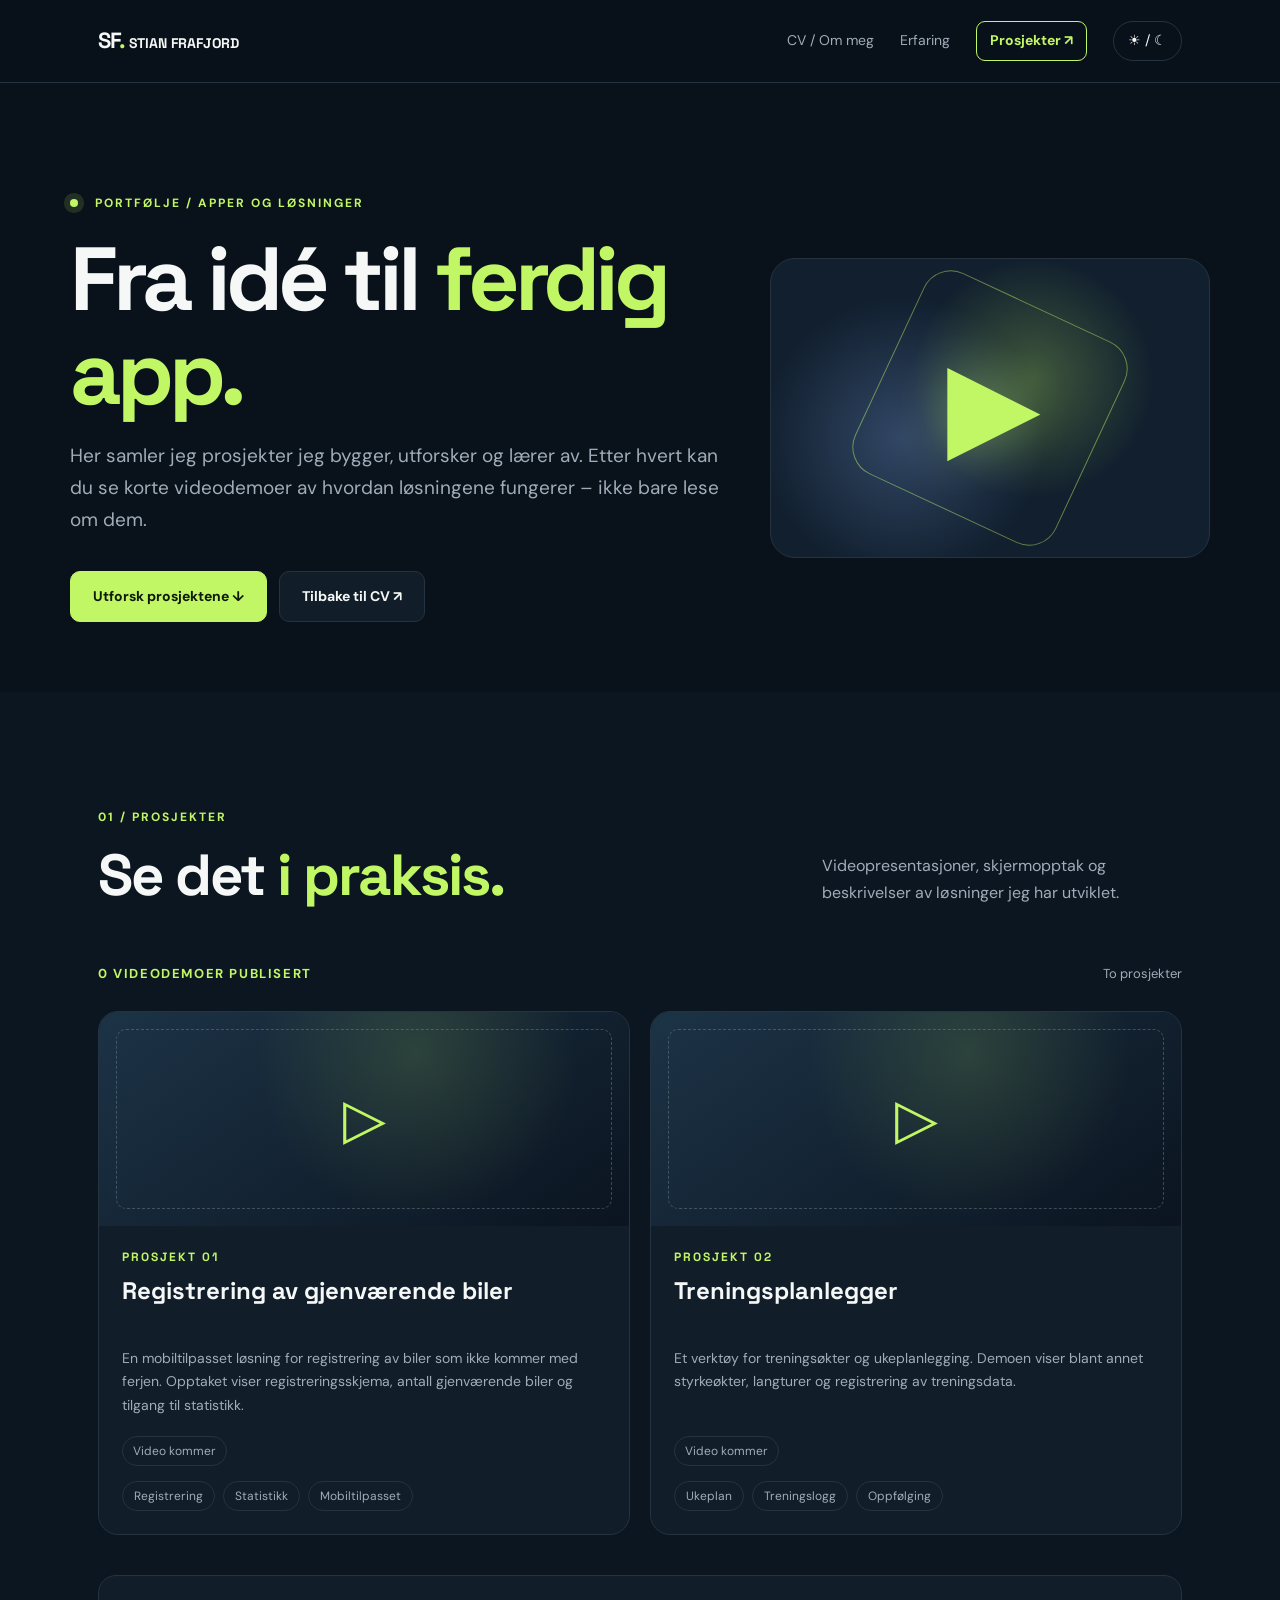
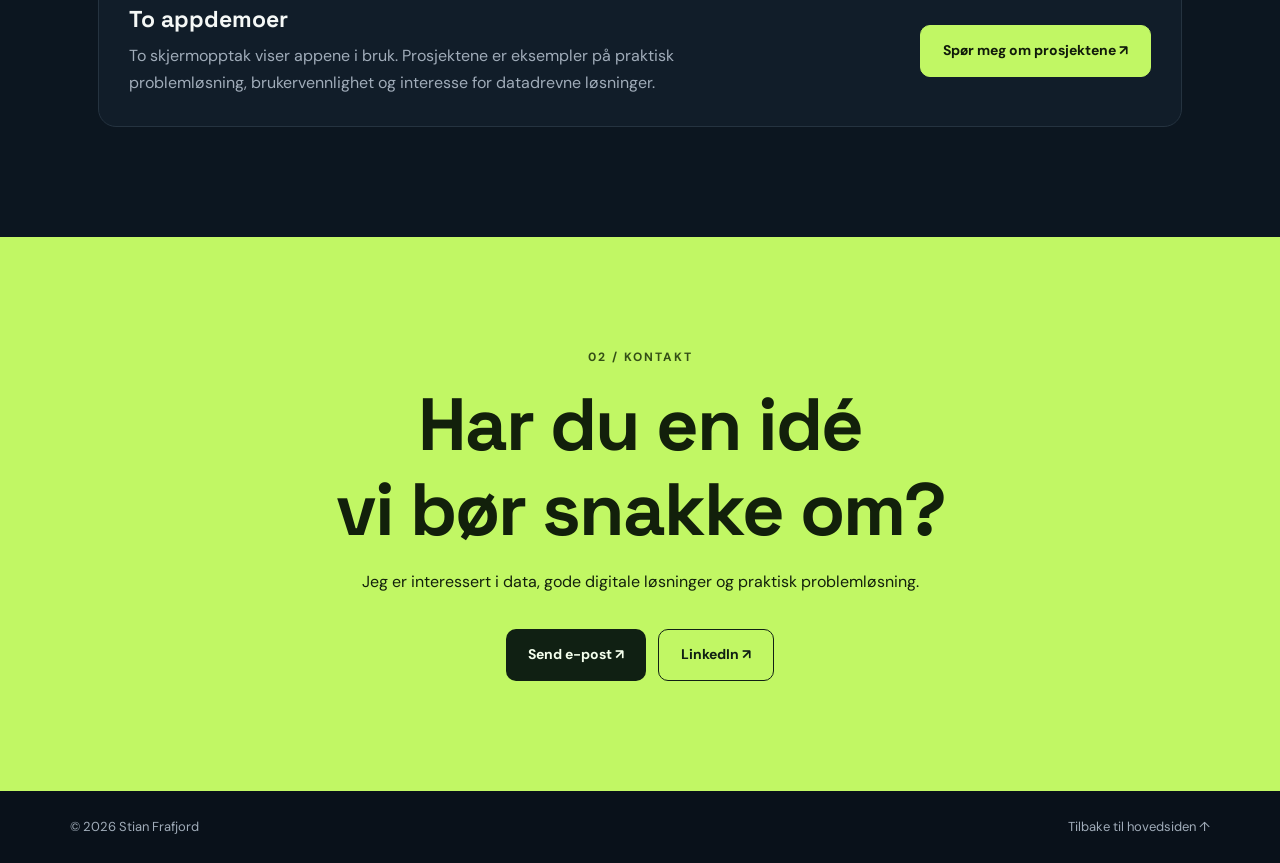
==== commit 54aeb698: "Hide unavailable videos until uploaded; two project cards only" ====
--- a/prosjekter.html
+++ b/prosjekter.html
@@ -46,6 +46,28 @@
 function ytId(url){try{const u=new URL(url);if(['youtube.com','www.youtube.com','m.youtube.com'].includes(u.hostname)){if(u.pathname==='/watch')return u.searchParams.get('v');if(u.pathname.startsWith('/embed/'))return u.pathname.split('/')[2]}if(u.hostname==='youtu.be')return u.pathname.slice(1).split('/')[0]}catch(e){}return null}
 const grid=document.getElementById('projectGrid');
 let count=0;
-projects.forEach((p,i)=>{const card=document.createElement('article');card.className='project-card';const frame=document.createElement('div');frame.className='video-frame';const id=p.videoUrl?ytId(p.videoUrl):null;if(id&&/^[a-zA-Z0-9_-]{11}$/.test(id)){const f=document.createElement('iframe');f.src='https://www.youtube-nocookie.com/embed/'+id;f.loading='lazy';f.title='Video: '+p.title;f.allow='accelerometer; encrypted-media; gyroscope; picture-in-picture; web-share';f.allowFullscreen=true;frame.appendChild(f);count++}else if(p.videoUrl&&(/^(https:\/\/|\/)/i.test(p.videoUrl))&&/\.mp4(?:\?.*)?$/i.test(p.videoUrl)){const v=document.createElement('video');v.src=p.videoUrl;v.controls=true;v.preload='metadata';v.playsInline=true;v.setAttribute('aria-label','Videodemo: '+p.title);v.onerror=()=>{v.remove();const ico=document.createElement('span');ico.className='vid-icon';ico.textContent='▷';frame.appendChild(ico);status.textContent='Video kommer';};frame.appendChild(v);count++}else{const ico=document.createElement('span');ico.className='vid-icon';ico.textContent='▷';frame.appendChild(ico)}const body=document.createElement('div');body.className='project-body';const number=document.createElement('div');number.className='project-number';number.textContent='PROSJEKT '+String(i+1).padStart(2,'0');const title=document.createElement('h3');title.textContent=p.title;const desc=document.createElement('p');desc.textContent=p.description;const status=document.createElement('span');status.className='status';status.textContent=p.videoUrl?'Se videodemo':'Video kommer';body.append(number,title,desc,status);if(p.technologies?.length){const tags=document.createElement('div');tags.className='tags';tags.style.marginTop='15px';p.technologies.forEach(t=>{const s=document.createElement('span');s.textContent=t;tags.appendChild(s)});body.appendChild(tags)}card.append(frame,body);grid.appendChild(card)});
-document.getElementById('counter').textContent=count+' VIDEODEMO'+(count===1?'':'ER')+' PUBLISERT';
+const showCount=()=>{document.getElementById('counter').textContent=count+' VIDEODEMO'+(count===1?'':'ER')+' PUBLISERT'};
+const placeholder=frame=>{const ico=document.createElement('span');ico.className='vid-icon';ico.textContent='▷';frame.replaceChildren(ico)};
+projects.forEach((p,i)=>{
+ const card=document.createElement('article');card.className='project-card';
+ const frame=document.createElement('div');frame.className='video-frame';
+ const body=document.createElement('div');body.className='project-body';
+ const number=document.createElement('div');number.className='project-number';number.textContent='PROSJEKT '+String(i+1).padStart(2,'0');
+ const title=document.createElement('h3');title.textContent=p.title;
+ const desc=document.createElement('p');desc.textContent=p.description;
+ const status=document.createElement('span');status.className='status';status.textContent='Video kommer';
+ body.append(number,title,desc,status);
+ if(p.technologies?.length){const tags=document.createElement('div');tags.className='tags';tags.style.marginTop='15px';p.technologies.forEach(t=>{const chip=document.createElement('span');chip.textContent=t;tags.appendChild(chip)});body.appendChild(tags)}
+ placeholder(frame);card.append(frame,body);grid.appendChild(card);
+ const id=p.videoUrl?ytId(p.videoUrl):null;
+ if(id&&/^[a-zA-Z0-9_-]{11}$/.test(id)){
+  const player=document.createElement('iframe');player.src='https://www.youtube-nocookie.com/embed/'+id;player.loading='lazy';player.title='Video: '+p.title;player.allow='accelerometer; encrypted-media; gyroscope; picture-in-picture; web-share';player.allowFullscreen=true;frame.replaceChildren(player);status.textContent='Se videodemo';count++;showCount();
+ }else if(p.videoUrl&&/^(https:\/\/|\/)/i.test(p.videoUrl)&&/\.mp4(?:\?.*)?$/i.test(p.videoUrl)){
+  fetch(p.videoUrl,{method:'HEAD'}).then(response=>{
+   if(!response.ok||!(response.headers.get('content-type')||'').includes('video/'))return;
+   const player=document.createElement('video');player.src=p.videoUrl;player.controls=true;player.preload='metadata';player.playsInline=true;player.setAttribute('aria-label','Videodemo: '+p.title);frame.replaceChildren(player);status.textContent='Se videodemo';count++;showCount();
+  }).catch(()=>{});
+ }
+});
+showCount();
 </script></body></html>
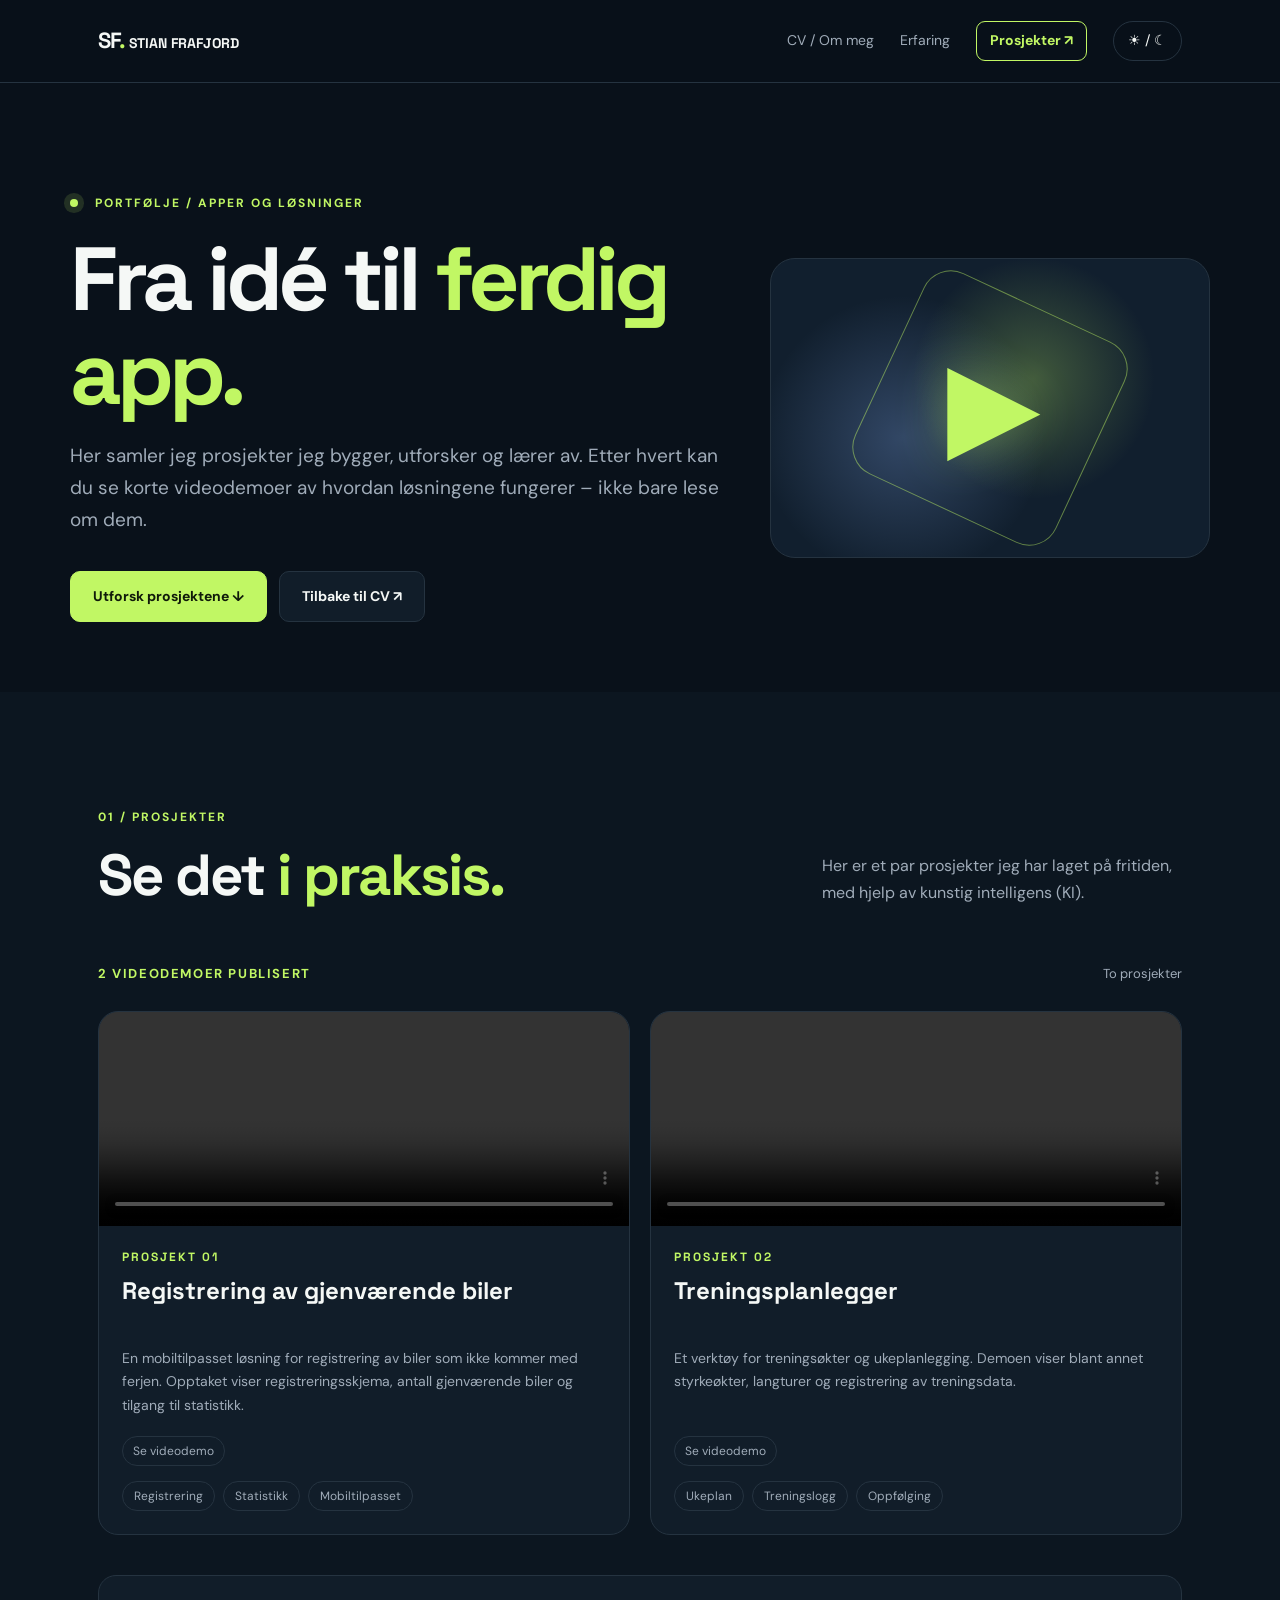
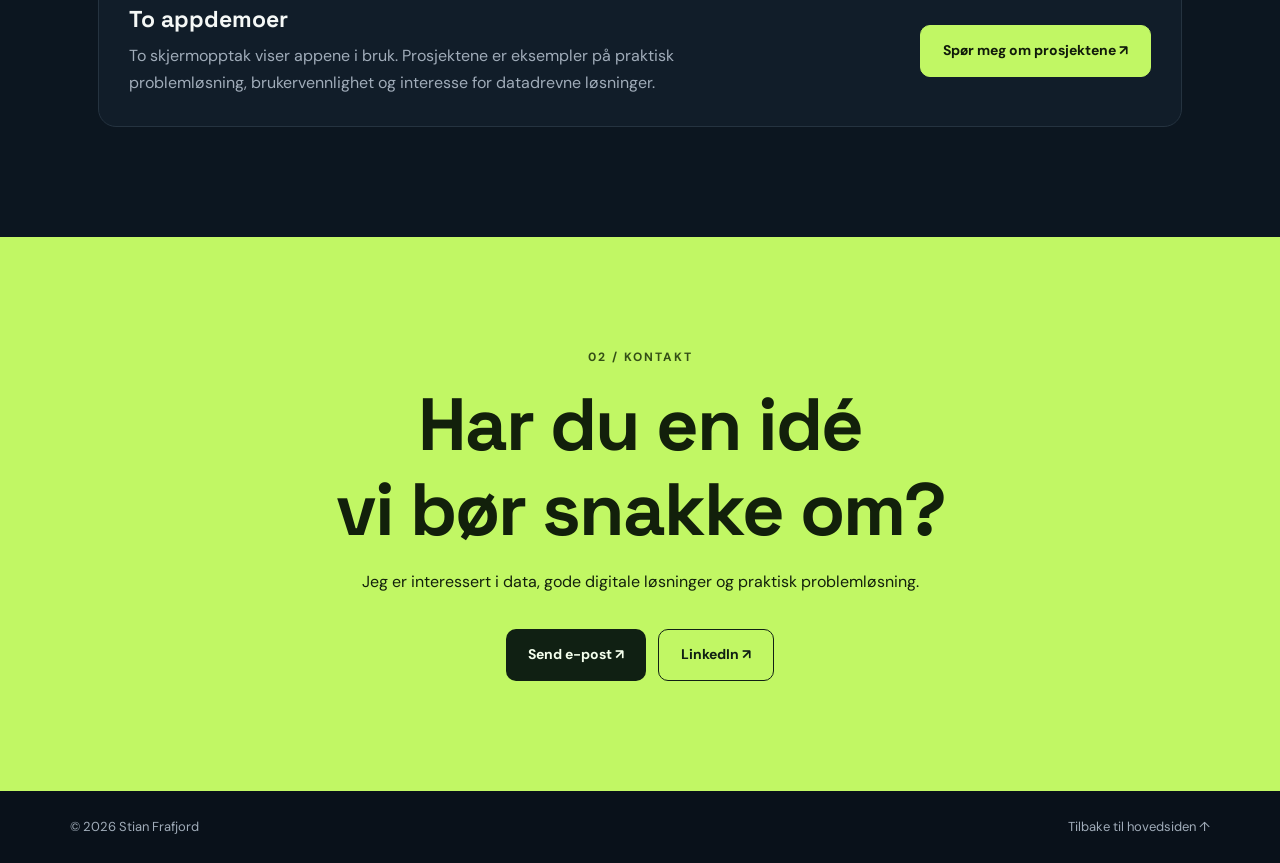
==== commit 59156eee: "Update projects intro to acknowledge personal AI-assisted projects" ====
--- a/prosjekter.html
+++ b/prosjekter.html
@@ -33,7 +33,7 @@
 </style></head>
 <body><header class="top"><div class="wrap nav"><a class="brand" href="/index.html">SF<b>.</b> <span style="font-size:14px;letter-spacing:0">STIAN FRAFJORD</span></a><nav class="links"><a href="/index.html">CV / Om meg</a><a href="/index.html#erfaring">Erfaring</a><a class="project-link" href="/prosjekter.html" aria-current="page">Prosjekter ↗</a><button class="theme" id="theme" aria-label="Bytt fargetema">☀︎ / ☾</button></nav></div></header>
 <main><section class="wrap projects-hero"><div><div class="kicker"><span class="pulse"></span> PORTFØLJE / APPER OG LØSNINGER</div><h1>Fra idé til <em>ferdig app.</em></h1><p>Her samler jeg prosjekter jeg bygger, utforsker og lærer av. Etter hvert kan du se korte videodemoer av hvordan løsningene fungerer – ikke bare lese om dem.</p><div class="actions"><a class="btn primary" href="#prosjektliste">Utforsk prosjektene ↓</a><a class="btn outline" href="/index.html">Tilbake til CV ↗</a></div></div><div class="orb"><span class="play-symbol">▶</span></div></section>
-<section class="section dark" id="prosjektliste"><div class="wrap"><div class="section-head"><div><div class="kicker">01 / PROSJEKTER</div><h2>Se det <span>i praksis.</span></h2></div><p>Videopresentasjoner, skjermopptak og beskrivelser av løsninger jeg har utviklet.</p></div><div class="project-toolbar"><span class="project-counter" id="counter">0 VIDEODEMOER PUBLISERT</span><span style="color:var(--muted);font-size:13px">To prosjekter</span></div><div class="project-grid" id="projectGrid"></div><div class="info-panel"><div><h3>To appdemoer</h3><p>To skjermopptak viser appene i bruk. Prosjektene er eksempler på praktisk problemløsning, brukervennlighet og interesse for datadrevne løsninger.</p></div><a class="btn primary" href="mailto:stianfrafjord@hotmail.com?subject=Sp%C3%B8rsm%C3%A5l%20om%20prosjekter">Spør meg om prosjektene ↗</a></div></div></section><section class="contact" id="kontakt"><div class="kicker">02 / KONTAKT</div><h2>Har du en idé<br>vi bør snakke om?</h2><p>Jeg er interessert i data, gode digitale løsninger og praktisk problemløsning.</p><div class="actions"><a class="btn" href="mailto:stianfrafjord@hotmail.com">Send e-post ↗</a><a class="btn outline" href="https://www.linkedin.com/in/stian-frafjord-09b917ba" rel="noopener" target="_blank">LinkedIn ↗</a></div></section></main>
+<section class="section dark" id="prosjektliste"><div class="wrap"><div class="section-head"><div><div class="kicker">01 / PROSJEKTER</div><h2>Se det <span>i praksis.</span></h2></div><p>Her er et par prosjekter jeg har laget på fritiden, med hjelp av kunstig intelligens (KI).</p></div><div class="project-toolbar"><span class="project-counter" id="counter">0 VIDEODEMOER PUBLISERT</span><span style="color:var(--muted);font-size:13px">To prosjekter</span></div><div class="project-grid" id="projectGrid"></div><div class="info-panel"><div><h3>To appdemoer</h3><p>To skjermopptak viser appene i bruk. Prosjektene er eksempler på praktisk problemløsning, brukervennlighet og interesse for datadrevne løsninger.</p></div><a class="btn primary" href="mailto:stianfrafjord@hotmail.com?subject=Sp%C3%B8rsm%C3%A5l%20om%20prosjekter">Spør meg om prosjektene ↗</a></div></div></section><section class="contact" id="kontakt"><div class="kicker">02 / KONTAKT</div><h2>Har du en idé<br>vi bør snakke om?</h2><p>Jeg er interessert i data, gode digitale løsninger og praktisk problemløsning.</p><div class="actions"><a class="btn" href="mailto:stianfrafjord@hotmail.com">Send e-post ↗</a><a class="btn outline" href="https://www.linkedin.com/in/stian-frafjord-09b917ba" rel="noopener" target="_blank">LinkedIn ↗</a></div></section></main>
 <footer class="wrap foot"><div>© <span id="year"></span> Stian Frafjord</div><div><a href="/index.html">Tilbake til hovedsiden ↑</a></div></footer>
 <script>
 document.getElementById('year').textContent=new Date().getFullYear();
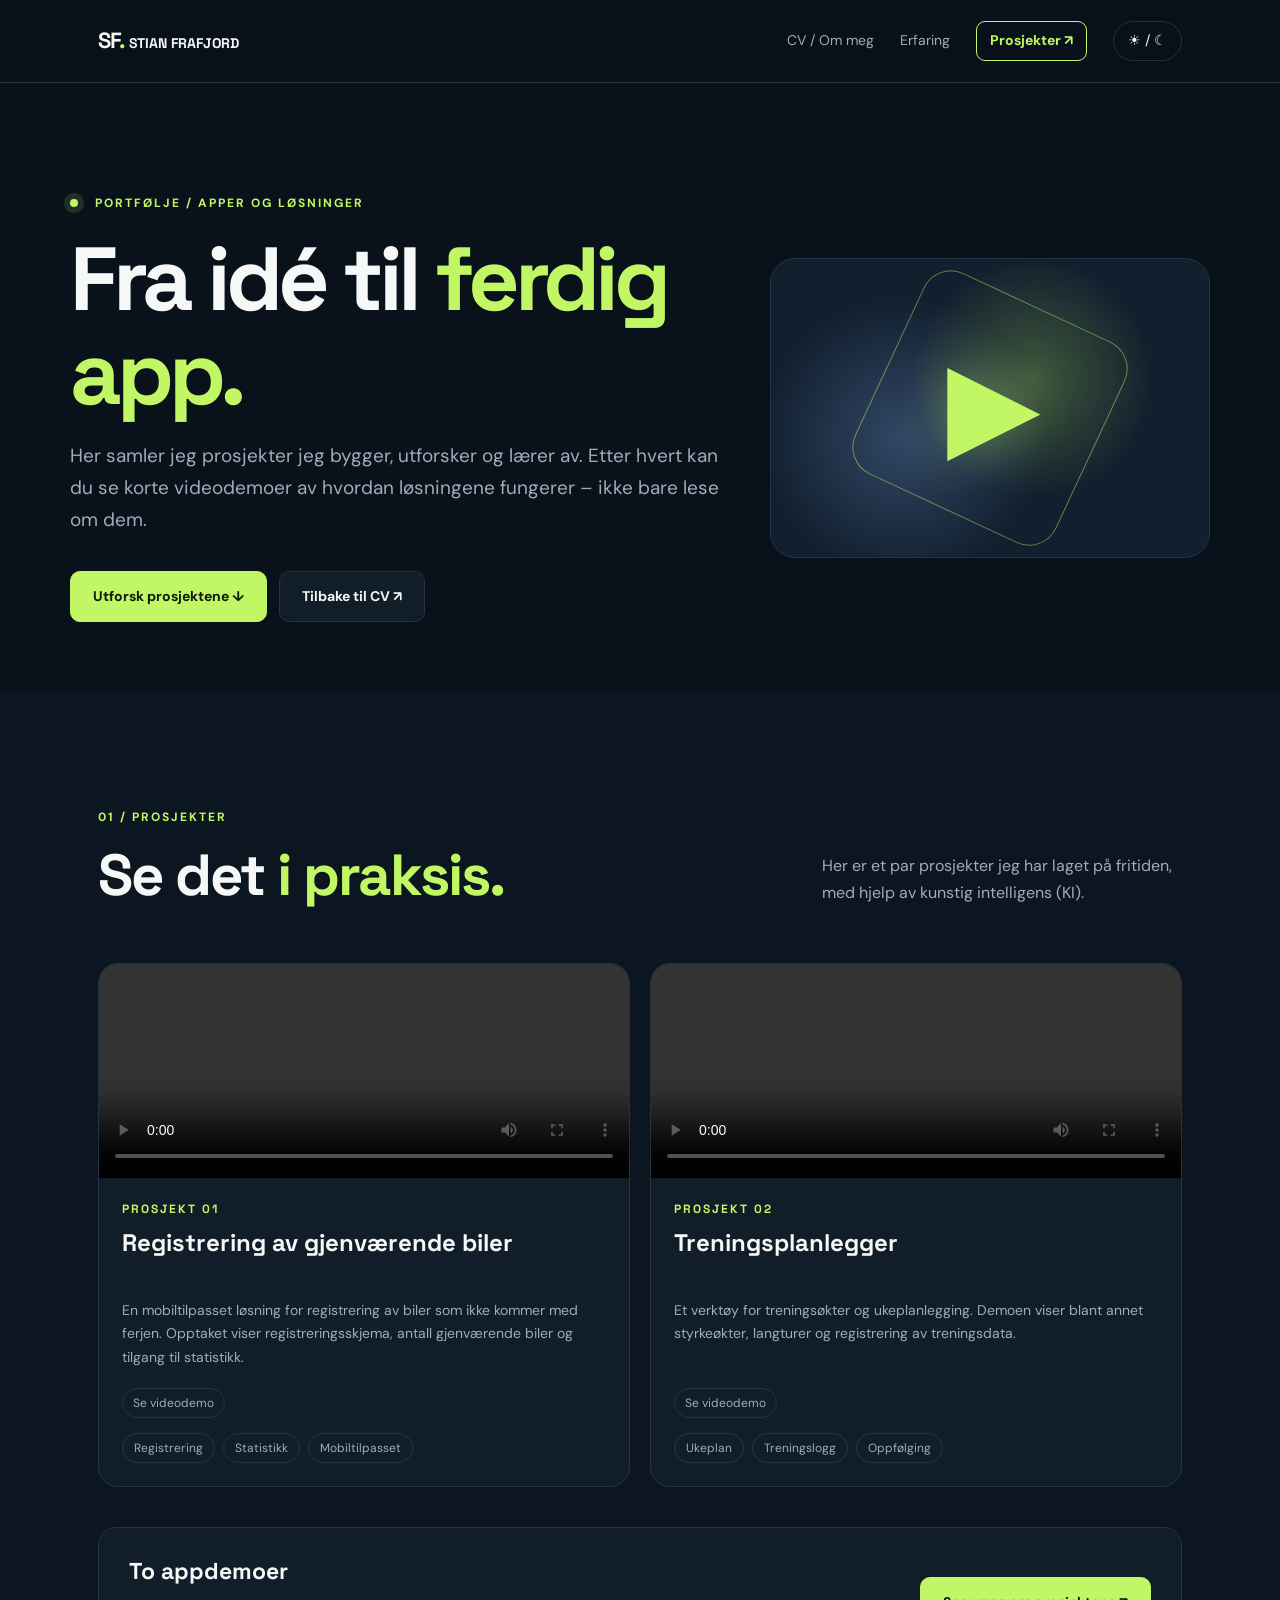
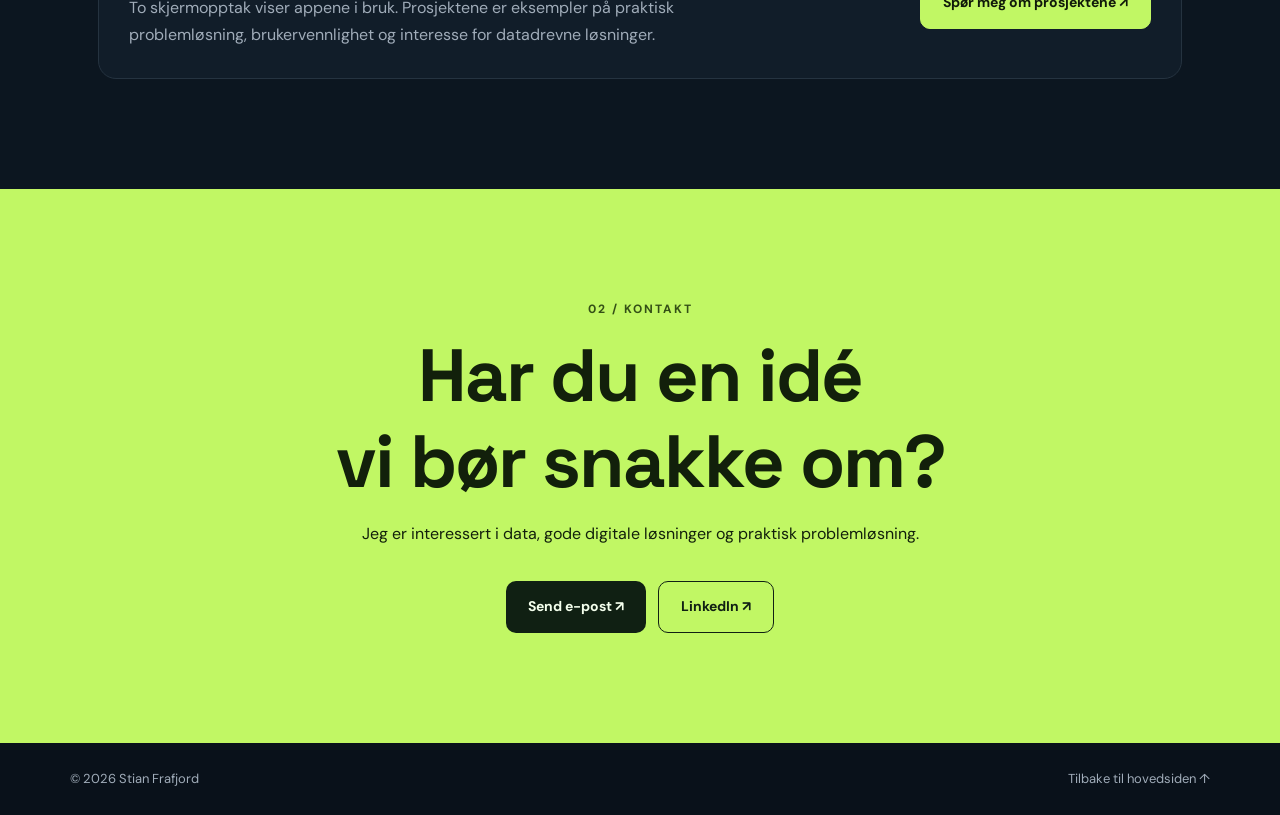
==== commit c1f2cf6a: "Remove redundant published video counter from projects page" ====
--- a/prosjekter.html
+++ b/prosjekter.html
@@ -12,8 +12,6 @@
 .orb{min-height:300px;border-radius:25px;border:1px solid var(--line);background:radial-gradient(circle at 60% 40%,#c1f76444,transparent 38%),radial-gradient(circle at 30% 60%,#8db6ff44,transparent 40%),#111f2e;display:grid;place-items:center;position:relative;overflow:hidden}
 .orb:after{content:"";position:absolute;width:220px;height:220px;border:1px solid #c1f76477;border-radius:30px;transform:rotate(25deg)}
 .play-symbol{position:relative;z-index:2;font:700 112px 'Space Grotesk';color:#c1f764;text-shadow:0 0 50px #c1f76455}
-.project-toolbar{display:flex;justify-content:space-between;gap:18px;align-items:center;margin:10px 0 26px}
-.project-counter{font-size:13px;letter-spacing:1.6px;color:var(--accent);font-weight:700}
 .project-grid{display:grid;grid-template-columns:repeat(2,minmax(0,1fr));gap:20px}
 .project-card{background:var(--panel);border:1px solid var(--line);border-radius:20px;overflow:hidden;transition:transform .2s,border-color .2s}
 .project-card:hover{transform:translateY(-5px);border-color:var(--accent)}
@@ -33,7 +31,7 @@
 </style></head>
 <body><header class="top"><div class="wrap nav"><a class="brand" href="/index.html">SF<b>.</b> <span style="font-size:14px;letter-spacing:0">STIAN FRAFJORD</span></a><nav class="links"><a href="/index.html">CV / Om meg</a><a href="/index.html#erfaring">Erfaring</a><a class="project-link" href="/prosjekter.html" aria-current="page">Prosjekter ↗</a><button class="theme" id="theme" aria-label="Bytt fargetema">☀︎ / ☾</button></nav></div></header>
 <main><section class="wrap projects-hero"><div><div class="kicker"><span class="pulse"></span> PORTFØLJE / APPER OG LØSNINGER</div><h1>Fra idé til <em>ferdig app.</em></h1><p>Her samler jeg prosjekter jeg bygger, utforsker og lærer av. Etter hvert kan du se korte videodemoer av hvordan løsningene fungerer – ikke bare lese om dem.</p><div class="actions"><a class="btn primary" href="#prosjektliste">Utforsk prosjektene ↓</a><a class="btn outline" href="/index.html">Tilbake til CV ↗</a></div></div><div class="orb"><span class="play-symbol">▶</span></div></section>
-<section class="section dark" id="prosjektliste"><div class="wrap"><div class="section-head"><div><div class="kicker">01 / PROSJEKTER</div><h2>Se det <span>i praksis.</span></h2></div><p>Her er et par prosjekter jeg har laget på fritiden, med hjelp av kunstig intelligens (KI).</p></div><div class="project-toolbar"><span class="project-counter" id="counter">0 VIDEODEMOER PUBLISERT</span><span style="color:var(--muted);font-size:13px">To prosjekter</span></div><div class="project-grid" id="projectGrid"></div><div class="info-panel"><div><h3>To appdemoer</h3><p>To skjermopptak viser appene i bruk. Prosjektene er eksempler på praktisk problemløsning, brukervennlighet og interesse for datadrevne løsninger.</p></div><a class="btn primary" href="mailto:stianfrafjord@hotmail.com?subject=Sp%C3%B8rsm%C3%A5l%20om%20prosjekter">Spør meg om prosjektene ↗</a></div></div></section><section class="contact" id="kontakt"><div class="kicker">02 / KONTAKT</div><h2>Har du en idé<br>vi bør snakke om?</h2><p>Jeg er interessert i data, gode digitale løsninger og praktisk problemløsning.</p><div class="actions"><a class="btn" href="mailto:stianfrafjord@hotmail.com">Send e-post ↗</a><a class="btn outline" href="https://www.linkedin.com/in/stian-frafjord-09b917ba" rel="noopener" target="_blank">LinkedIn ↗</a></div></section></main>
+<section class="section dark" id="prosjektliste"><div class="wrap"><div class="section-head"><div><div class="kicker">01 / PROSJEKTER</div><h2>Se det <span>i praksis.</span></h2></div><p>Her er et par prosjekter jeg har laget på fritiden, med hjelp av kunstig intelligens (KI).</p></div><div class="project-grid" id="projectGrid"></div><div class="info-panel"><div><h3>To appdemoer</h3><p>To skjermopptak viser appene i bruk. Prosjektene er eksempler på praktisk problemløsning, brukervennlighet og interesse for datadrevne løsninger.</p></div><a class="btn primary" href="mailto:stianfrafjord@hotmail.com?subject=Sp%C3%B8rsm%C3%A5l%20om%20prosjekter">Spør meg om prosjektene ↗</a></div></div></section><section class="contact" id="kontakt"><div class="kicker">02 / KONTAKT</div><h2>Har du en idé<br>vi bør snakke om?</h2><p>Jeg er interessert i data, gode digitale løsninger og praktisk problemløsning.</p><div class="actions"><a class="btn" href="mailto:stianfrafjord@hotmail.com">Send e-post ↗</a><a class="btn outline" href="https://www.linkedin.com/in/stian-frafjord-09b917ba" rel="noopener" target="_blank">LinkedIn ↗</a></div></section></main>
 <footer class="wrap foot"><div>© <span id="year"></span> Stian Frafjord</div><div><a href="/index.html">Tilbake til hovedsiden ↑</a></div></footer>
 <script>
 document.getElementById('year').textContent=new Date().getFullYear();
@@ -45,8 +43,6 @@
 ];
 function ytId(url){try{const u=new URL(url);if(['youtube.com','www.youtube.com','m.youtube.com'].includes(u.hostname)){if(u.pathname==='/watch')return u.searchParams.get('v');if(u.pathname.startsWith('/embed/'))return u.pathname.split('/')[2]}if(u.hostname==='youtu.be')return u.pathname.slice(1).split('/')[0]}catch(e){}return null}
 const grid=document.getElementById('projectGrid');
-let count=0;
-const showCount=()=>{document.getElementById('counter').textContent=count+' VIDEODEMO'+(count===1?'':'ER')+' PUBLISERT'};
 const placeholder=frame=>{const ico=document.createElement('span');ico.className='vid-icon';ico.textContent='▷';frame.replaceChildren(ico)};
 projects.forEach((p,i)=>{
  const card=document.createElement('article');card.className='project-card';
@@ -61,13 +57,12 @@
  placeholder(frame);card.append(frame,body);grid.appendChild(card);
  const id=p.videoUrl?ytId(p.videoUrl):null;
  if(id&&/^[a-zA-Z0-9_-]{11}$/.test(id)){
-  const player=document.createElement('iframe');player.src='https://www.youtube-nocookie.com/embed/'+id;player.loading='lazy';player.title='Video: '+p.title;player.allow='accelerometer; encrypted-media; gyroscope; picture-in-picture; web-share';player.allowFullscreen=true;frame.replaceChildren(player);status.textContent='Se videodemo';count++;showCount();
+  const player=document.createElement('iframe');player.src='https://www.youtube-nocookie.com/embed/'+id;player.loading='lazy';player.title='Video: '+p.title;player.allow='accelerometer; encrypted-media; gyroscope; picture-in-picture; web-share';player.allowFullscreen=true;frame.replaceChildren(player);status.textContent='Se videodemo';
  }else if(p.videoUrl&&/^(https:\/\/|\/)/i.test(p.videoUrl)&&/\.mp4(?:\?.*)?$/i.test(p.videoUrl)){
   fetch(p.videoUrl,{method:'HEAD'}).then(response=>{
    if(!response.ok||!(response.headers.get('content-type')||'').includes('video/'))return;
-   const player=document.createElement('video');player.src=p.videoUrl;player.controls=true;player.preload='metadata';player.playsInline=true;player.setAttribute('aria-label','Videodemo: '+p.title);frame.replaceChildren(player);status.textContent='Se videodemo';count++;showCount();
+   const player=document.createElement('video');player.src=p.videoUrl;player.controls=true;player.preload='metadata';player.playsInline=true;player.setAttribute('aria-label','Videodemo: '+p.title);frame.replaceChildren(player);status.textContent='Se videodemo';
   }).catch(()=>{});
  }
 });
-showCount();
 </script></body></html>
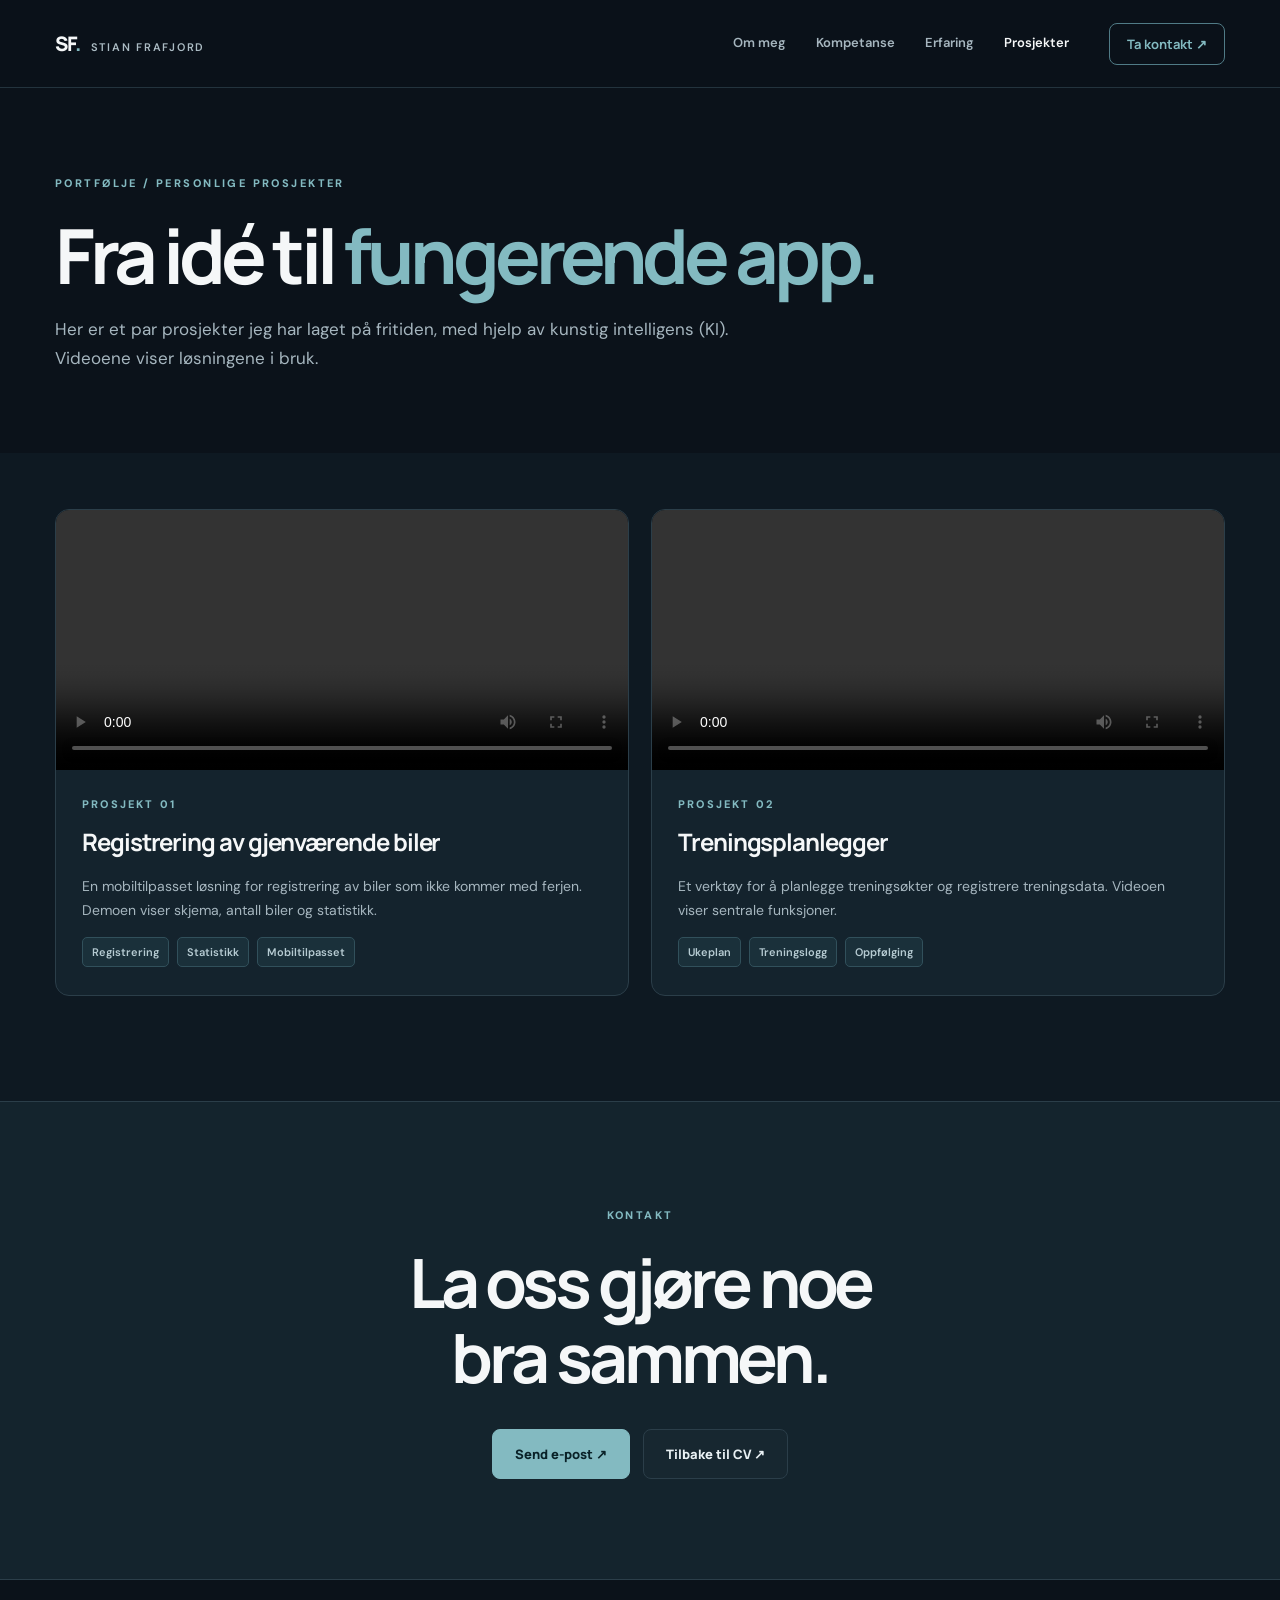
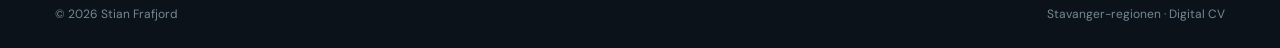
==== commit 6ed350f4: "Publish approved dark premium projects page" ====
--- a/prosjekter.html
+++ b/prosjekter.html
@@ -1,68 +1,3 @@
-<!DOCTYPE html>
-<html lang="no"><head><meta charset="utf-8"><meta name="viewport" content="width=device-width,initial-scale=1"><meta name="theme-color" content="#0b1119"><meta name="description" content="Prosjekter og appdemoer av Stian Frafjord."><title>Prosjekter | Stian Frafjord</title><link rel="preconnect" href="https://fonts.googleapis.com"><link href="https://fonts.googleapis.com/css2?family=DM+Sans:wght@400;500;600;700&family=Space+Grotesk:wght@400;500;600;700&display=swap" rel="stylesheet"><style>
-:root{--bg:#09111a;--panel:#111d29;--line:#253340;--muted:#a0acb9;--txt:#f5f8f6;--accent:#c1f764;--accent2:#8db6ff}*{box-sizing:border-box}html{scroll-behavior:smooth}body{margin:0;background:var(--bg);color:var(--txt);font:16px/1.7 'DM Sans',sans-serif;overflow-x:hidden}body.light{--bg:#f1f5f0;--panel:#fff;--line:#d7e0dc;--muted:#51616b;--txt:#15232b;--accent:#497a19;--accent2:#315da7}h1,h2,h3,.brand{font-family:'Space Grotesk',sans-serif;line-height:1.15}a{color:inherit;text-decoration:none}button{font:inherit;cursor:pointer}.wrap{max-width:1140px;margin:auto;padding:0 28px}.nav{height:82px;display:flex;align-items:center;justify-content:space-between}.top{position:sticky;top:0;z-index:10;background:color-mix(in srgb,var(--bg) 90%,transparent);border-bottom:1px solid var(--line);backdrop-filter:blur(20px)}.brand{font-weight:700;font-size:22px;letter-spacing:-1px}.brand b{color:var(--accent)}.links{display:flex;align-items:center;gap:26px;font-size:14px;color:var(--muted)}.links a:hover{color:var(--accent)}.theme{background:transparent;color:var(--txt);border:1px solid var(--line);border-radius:50px;padding:7px 14px}.mobile{display:none}.hero{min-height:630px;display:grid;grid-template-columns:1.25fr .75fr;gap:60px;align-items:center;padding-top:86px;padding-bottom:100px}.eyebrow,.kicker{color:var(--accent);font-size:12px;letter-spacing:2px;font-weight:700;text-transform:uppercase}.pulse{display:inline-block;width:8px;height:8px;border-radius:50%;background:var(--accent);box-shadow:0 0 0 6px #c1f76422;margin-right:12px}.hero h1{font-size:clamp(56px,7vw,102px);letter-spacing:-6px;margin:22px 0 24px}.hero h1 em{font-style:normal;color:var(--accent)}.lead{font-size:20px;max-width:570px;color:var(--muted)}.actions{display:flex;gap:12px;flex-wrap:wrap;margin-top:34px}.btn{display:inline-flex;align-items:center;justify-content:center;padding:13px 22px;border:1px solid var(--line);border-radius:10px;font-weight:700;font-size:14px;transition:transform .2s,background .2s}.btn:hover{transform:translateY(-3px)}.primary{background:var(--accent);color:#101a0a;border-color:var(--accent)}body.light .primary{color:#fff}.outline{background:var(--panel)}.hero-art{min-height:380px;position:relative;border:1px solid var(--line);border-radius:24px;background:radial-gradient(circle at 30% 30%,#c1f76430,transparent 38%),radial-gradient(circle at 80% 80%,#8db6ff33,transparent 45%),linear-gradient(145deg,#152434,#0a111a);display:grid;place-items:center;box-shadow:0 25px 80px #0004}.monogram{font:700 148px 'Space Grotesk',sans-serif;letter-spacing:-14px;color:#ebf7ee}.bubble{position:absolute;padding:11px 17px;background:#142333;color:#e9fff0;border:1px solid #3d5654;border-radius:11px;font-size:13px;font-weight:700;box-shadow:0 12px 25px #0005}.b1{top:26px;right:-20px}.b2{bottom:28px;left:-24px}.strip{border-block:1px solid var(--line);background:var(--accent);color:#132015;padding:18px 0;overflow:hidden;white-space:nowrap;font:700 15px 'Space Grotesk';letter-spacing:1px}.strip-inner{width:max-content;animation:move 30s linear infinite}.strip-inner span{margin:0 23px}@keyframes move{to{transform:translateX(-50%)}}section.section{padding-top:115px;padding-bottom:110px}.section-head{display:flex;justify-content:space-between;align-items:end;gap:30px;margin-bottom:40px}.section-head p{max-width:360px;color:var(--muted)}h2{font-size:clamp(36px,5vw,58px);letter-spacing:-2px;margin:14px 0}h2 span{color:var(--accent)}.intro{display:grid;grid-template-columns:.85fr 1.15fr;gap:90px}.intro p{color:var(--muted);font-size:18px}.intro strong{color:var(--txt)}.facts{display:grid;grid-template-columns:repeat(3,1fr);gap:14px;margin-top:30px}.fact{border-top:1px solid var(--line);padding-top:15px}.fact strong{display:block;font-size:23px}.fact small{color:var(--muted)}.dark{background:color-mix(in srgb,var(--panel) 40%,var(--bg))}.skills{display:grid;grid-template-columns:repeat(2,1fr);gap:18px}.skill{border:1px solid var(--line);border-radius:18px;padding:30px;background:var(--panel);transition:transform .2s,border-color .2s}.skill:hover{transform:translateY(-5px);border-color:var(--accent)}.skill:first-child{background:linear-gradient(145deg,#294337,#172631)}.skill .symbol{font-size:36px;color:var(--accent)}.skill h3{font-size:23px;margin:22px 0 9px}.skill p{color:var(--muted);margin-bottom:18px}.tags{display:flex;flex-wrap:wrap;gap:8px}.tags span{font-size:12px;border:1px solid var(--line);border-radius:30px;padding:4px 11px;color:var(--muted)}.tools{margin-top:28px;color:var(--muted);font-size:14px;line-height:2.6}.tools strong{color:var(--txt)}.filters{display:flex;flex-wrap:wrap;gap:10px;margin:30px 0}.filter{background:transparent;color:var(--muted);border:1px solid var(--line);padding:9px 17px;border-radius:50px}.filter.active{color:#142013;background:var(--accent);border-color:var(--accent)}.job{display:grid;grid-template-columns:175px 1fr;gap:20px;border-top:1px solid var(--line);padding:25px 0}.job:last-child{border-bottom:1px solid var(--line)}.job time{color:var(--muted);font-size:13px}.job h3{font-size:24px;margin:4px 0}.job small{color:var(--accent);letter-spacing:1.4px;font-weight:700}.job p{margin:10px 0 0;color:var(--muted);max-width:760px}.job[hidden]{display:none}.match{display:grid;grid-template-columns:1fr 1.15fr;gap:18px}.tabs{display:grid;gap:10px}.tab{background:var(--panel);border:1px solid var(--line);color:var(--txt);padding:18px 20px;text-align:left;border-radius:12px}.tab.active{border-color:var(--accent);box-shadow:inset 4px 0 0 var(--accent)}.output{border:1px solid var(--line);border-radius:16px;padding:34px;background:var(--panel);min-height:310px}.output h3{font-size:31px;margin:14px 0}.output p,.output li{color:var(--muted)}.education{display:flex;justify-content:space-between;gap:25px;align-items:center;padding:45px;border:1px solid var(--line);border-radius:18px;background:var(--panel)}.education strong{font:700 27px 'Space Grotesk'}.education p{color:var(--muted);margin:8px 0 0}.contact{background:var(--accent);color:#12200b;text-align:center;padding:110px 20px}.contact h2{font-size:clamp(42px,6vw,74px)}.contact .kicker{color:#344f16}.contact .btn{background:#102013;color:#f4ffed;border:0}.contact .outline{background:transparent;color:#102013;border:1px solid #102013}.contact .actions{justify-content:center}.foot{padding:25px 0;display:flex;justify-content:space-between;color:var(--muted);font-size:13px}.reveal{opacity:0;transform:translateY(15px);transition:opacity .7s,transform .7s}.reveal.visible{opacity:1;transform:none}@media(max-width:800px){.hero,.intro,.match{grid-template-columns:1fr}.hero{padding-top:65px;gap:35px}.hero-art{min-height:260px}.monogram{font-size:110px}.hero h1{letter-spacing:-3px}.links{gap:14px}.links a{display:none}.skills{grid-template-columns:1fr}.section-head{display:block}.facts{grid-template-columns:1fr 1fr}.job{grid-template-columns:1fr;gap:2px}.education{display:block}.foot{display:block;text-align:center}.bubble{font-size:11px}.b1{right:10px}.b2{left:10px}}@media(prefers-reduced-motion:reduce){*{scroll-behavior:auto!important;animation:none!important;transition:none!important}.reveal{opacity:1;transform:none}}
-
-
-.links a.project-link{display:inline-flex;border:1px solid var(--accent);color:var(--accent);border-radius:9px;padding:7px 13px;font-weight:700}
-.links a.project-link:hover{background:var(--accent);color:#132015}
-.projects-hero{padding:110px 0 70px;display:grid;grid-template-columns:1.2fr .8fr;gap:40px;align-items:center}
-.projects-hero h1{font-size:clamp(50px,7vw,92px);line-height:1.04;letter-spacing:-5px;margin:20px 0}
-.projects-hero h1 em{color:var(--accent);font-style:normal}
-.projects-hero p{font-size:19px;color:var(--muted);max-width:660px}
-.orb{min-height:300px;border-radius:25px;border:1px solid var(--line);background:radial-gradient(circle at 60% 40%,#c1f76444,transparent 38%),radial-gradient(circle at 30% 60%,#8db6ff44,transparent 40%),#111f2e;display:grid;place-items:center;position:relative;overflow:hidden}
-.orb:after{content:"";position:absolute;width:220px;height:220px;border:1px solid #c1f76477;border-radius:30px;transform:rotate(25deg)}
-.play-symbol{position:relative;z-index:2;font:700 112px 'Space Grotesk';color:#c1f764;text-shadow:0 0 50px #c1f76455}
-.project-grid{display:grid;grid-template-columns:repeat(2,minmax(0,1fr));gap:20px}
-.project-card{background:var(--panel);border:1px solid var(--line);border-radius:20px;overflow:hidden;transition:transform .2s,border-color .2s}
-.project-card:hover{transform:translateY(-5px);border-color:var(--accent)}
-.video-frame{height:214px;background:radial-gradient(circle at 60% 20%,#c1f76423,transparent 45%),linear-gradient(145deg,#1c3346,#0b1420);display:flex;align-items:center;justify-content:center;position:relative;overflow:hidden}
-.video-frame:before{content:"";position:absolute;inset:17px;border:1px dashed #7e9a9f66;border-radius:10px}
-.video-frame .vid-icon{font-size:56px;color:#c1f764;z-index:1}
-.video-frame iframe,.video-frame video{position:absolute;inset:0;width:100%;height:100%;border:0;object-fit:contain;z-index:2}
-.project-body{padding:23px}
-.project-number{color:var(--accent);font:700 12px 'Space Grotesk';letter-spacing:2px}
-.project-body h3{font-size:24px;min-height:56px;margin:12px 0}
-.project-body p{color:var(--muted);font-size:14px;min-height:75px}
-.status{display:inline-block;border:1px solid var(--line);border-radius:20px;color:var(--muted);padding:4px 10px;font-size:12px}
-.info-panel{margin-top:40px;padding:30px;display:flex;justify-content:space-between;align-items:center;gap:25px;background:var(--panel);border:1px solid var(--line);border-radius:18px}
-.info-panel h3{font-size:23px;margin:0 0 9px}
-.info-panel p{margin:0;color:var(--muted);max-width:620px}
-@media(max-width:880px){.projects-hero{grid-template-columns:1fr;padding-top:65px}.orb{min-height:210px}.project-grid{grid-template-columns:1fr}.info-panel{display:block}.info-panel .btn{margin-top:20px}.links a.project-link{display:inline-flex}}
-</style></head>
-<body><header class="top"><div class="wrap nav"><a class="brand" href="/index.html">SF<b>.</b> <span style="font-size:14px;letter-spacing:0">STIAN FRAFJORD</span></a><nav class="links"><a href="/index.html">CV / Om meg</a><a href="/index.html#erfaring">Erfaring</a><a class="project-link" href="/prosjekter.html" aria-current="page">Prosjekter ↗</a><button class="theme" id="theme" aria-label="Bytt fargetema">☀︎ / ☾</button></nav></div></header>
-<main><section class="wrap projects-hero"><div><div class="kicker"><span class="pulse"></span> PORTFØLJE / APPER OG LØSNINGER</div><h1>Fra idé til <em>ferdig app.</em></h1><p>Her samler jeg prosjekter jeg bygger, utforsker og lærer av. Etter hvert kan du se korte videodemoer av hvordan løsningene fungerer – ikke bare lese om dem.</p><div class="actions"><a class="btn primary" href="#prosjektliste">Utforsk prosjektene ↓</a><a class="btn outline" href="/index.html">Tilbake til CV ↗</a></div></div><div class="orb"><span class="play-symbol">▶</span></div></section>
-<section class="section dark" id="prosjektliste"><div class="wrap"><div class="section-head"><div><div class="kicker">01 / PROSJEKTER</div><h2>Se det <span>i praksis.</span></h2></div><p>Her er et par prosjekter jeg har laget på fritiden, med hjelp av kunstig intelligens (KI).</p></div><div class="project-grid" id="projectGrid"></div><div class="info-panel"><div><h3>To appdemoer</h3><p>To skjermopptak viser appene i bruk. Prosjektene er eksempler på praktisk problemløsning, brukervennlighet og interesse for datadrevne løsninger.</p></div><a class="btn primary" href="mailto:stianfrafjord@hotmail.com?subject=Sp%C3%B8rsm%C3%A5l%20om%20prosjekter">Spør meg om prosjektene ↗</a></div></div></section><section class="contact" id="kontakt"><div class="kicker">02 / KONTAKT</div><h2>Har du en idé<br>vi bør snakke om?</h2><p>Jeg er interessert i data, gode digitale løsninger og praktisk problemløsning.</p><div class="actions"><a class="btn" href="mailto:stianfrafjord@hotmail.com">Send e-post ↗</a><a class="btn outline" href="https://www.linkedin.com/in/stian-frafjord-09b917ba" rel="noopener" target="_blank">LinkedIn ↗</a></div></section></main>
-<footer class="wrap foot"><div>© <span id="year"></span> Stian Frafjord</div><div><a href="/index.html">Tilbake til hovedsiden ↑</a></div></footer>
-<script>
-document.getElementById('year').textContent=new Date().getFullYear();
-document.getElementById('theme').addEventListener('click',()=>document.body.classList.toggle('light'));
-// Legg til prosjektinformasjon her når videodemoer er klare. URL kan være youtube.com/watch?v=..., youtu.be/..., youtube.com/embed/... eller en .mp4-fil.
-const projects = [
- {title:'Registrering av gjenværende biler',description:'En mobiltilpasset løsning for registrering av biler som ikke kommer med ferjen. Opptaket viser registreringsskjema, antall gjenværende biler og tilgang til statistikk.',videoUrl:'/videos/1946.mp4',technologies:['Registrering','Statistikk','Mobiltilpasset']},
- {title:'Treningsplanlegger',description:'Et verktøy for treningsøkter og ukeplanlegging. Demoen viser blant annet styrkeøkter, langturer og registrering av treningsdata.',videoUrl:'/videos/1576.mp4',technologies:['Ukeplan','Treningslogg','Oppfølging']}
-];
-function ytId(url){try{const u=new URL(url);if(['youtube.com','www.youtube.com','m.youtube.com'].includes(u.hostname)){if(u.pathname==='/watch')return u.searchParams.get('v');if(u.pathname.startsWith('/embed/'))return u.pathname.split('/')[2]}if(u.hostname==='youtu.be')return u.pathname.slice(1).split('/')[0]}catch(e){}return null}
-const grid=document.getElementById('projectGrid');
-const placeholder=frame=>{const ico=document.createElement('span');ico.className='vid-icon';ico.textContent='▷';frame.replaceChildren(ico)};
-projects.forEach((p,i)=>{
- const card=document.createElement('article');card.className='project-card';
- const frame=document.createElement('div');frame.className='video-frame';
- const body=document.createElement('div');body.className='project-body';
- const number=document.createElement('div');number.className='project-number';number.textContent='PROSJEKT '+String(i+1).padStart(2,'0');
- const title=document.createElement('h3');title.textContent=p.title;
- const desc=document.createElement('p');desc.textContent=p.description;
- const status=document.createElement('span');status.className='status';status.textContent='Video kommer';
- body.append(number,title,desc,status);
- if(p.technologies?.length){const tags=document.createElement('div');tags.className='tags';tags.style.marginTop='15px';p.technologies.forEach(t=>{const chip=document.createElement('span');chip.textContent=t;tags.appendChild(chip)});body.appendChild(tags)}
- placeholder(frame);card.append(frame,body);grid.appendChild(card);
- const id=p.videoUrl?ytId(p.videoUrl):null;
- if(id&&/^[a-zA-Z0-9_-]{11}$/.test(id)){
-  const player=document.createElement('iframe');player.src='https://www.youtube-nocookie.com/embed/'+id;player.loading='lazy';player.title='Video: '+p.title;player.allow='accelerometer; encrypted-media; gyroscope; picture-in-picture; web-share';player.allowFullscreen=true;frame.replaceChildren(player);status.textContent='Se videodemo';
- }else if(p.videoUrl&&/^(https:\/\/|\/)/i.test(p.videoUrl)&&/\.mp4(?:\?.*)?$/i.test(p.videoUrl)){
-  fetch(p.videoUrl,{method:'HEAD'}).then(response=>{
-   if(!response.ok||!(response.headers.get('content-type')||'').includes('video/'))return;
-   const player=document.createElement('video');player.src=p.videoUrl;player.controls=true;player.preload='metadata';player.playsInline=true;player.setAttribute('aria-label','Videodemo: '+p.title);frame.replaceChildren(player);status.textContent='Se videodemo';
-  }).catch(()=>{});
- }
-});
-</script></body></html>+<!doctype html><html lang="no"><head><meta charset="utf-8"><meta name="viewport" content="width=device-width,initial-scale=1"><meta name="theme-color" content="#0b121a"><title>Prosjekter | Stian Frafjord</title><link rel="stylesheet" href="style.css?v=2"></head><body>
+<header class="header"><div class="wrap nav"><a class="logo" href="index.html">SF<em>.</em><span>STIAN FRAFJORD</span></a><nav class="links" id="nav"><a href="index.html#om">Om meg</a><a href="index.html#kompetanse">Kompetanse</a><a href="index.html#erfaring">Erfaring</a><a class="active" href="prosjekter.html">Prosjekter</a></nav><a class="nav-cta" href="index.html#kontakt">Ta kontakt ↗</a><button class="mobile-menu" id="menu" aria-label="Åpne meny" aria-expanded="false">☰</button></div></header>
+<main><section class="pagehero wrap"><div class="kicker">PORTFØLJE / PERSONLIGE PROSJEKTER</div><h1>Fra idé til <span>fungerende app.</span></h1><p>Her er et par prosjekter jeg har laget på fritiden, med hjelp av kunstig intelligens (KI). Videoene viser løsningene i bruk.</p></section><section class="section alt" style="padding-top:56px"><div class="wrap"><div class="projects-grid"><article class="project"><video src="videos/1946.mp4" controls preload="metadata" playsinline></video><div class="project-info"><div class="project-num">PROSJEKT 01</div><h3>Registrering av gjenværende biler</h3><p>En mobiltilpasset løsning for registrering av biler som ikke kommer med ferjen. Demoen viser skjema, antall biler og statistikk.</p><div class="pills"><span>Registrering</span><span>Statistikk</span><span>Mobiltilpasset</span></div></div></article><article class="project"><video src="videos/1576.mp4" controls preload="metadata" playsinline></video><div class="project-info"><div class="project-num">PROSJEKT 02</div><h3>Treningsplanlegger</h3><p>Et verktøy for å planlegge treningsøkter og registrere treningsdata. Videoen viser sentrale funksjoner.</p><div class="pills"><span>Ukeplan</span><span>Treningslogg</span><span>Oppfølging</span></div></div></article></div></div></section><section class="contact"><div class="wrap"><div class="kicker">KONTAKT</div><h2>La oss gjøre noe<br>bra sammen.</h2><div class="buttons"><a class="btn primary" href="mailto:stianfrafjord@hotmail.com">Send e-post ↗</a><a class="btn secondary" href="index.html">Tilbake til CV ↗</a></div></div></section></main><footer class="footer"><div class="wrap"><span>© <span id="year"></span> Stian Frafjord</span><span>Stavanger-regionen · Digital CV</span></div></footer><script src="script.js"></script></body></html>
--- a/style.css
+++ b/style.css
@@ -0,0 +1,16 @@
+@import url('https://fonts.googleapis.com/css2?family=DM+Sans:wght@400;500;600;700&family=Manrope:wght@400;500;600;700;800&display=swap');
+:root{--bg:#0b121a;--bg2:#101b25;--card:#14232d;--card2:#172934;--line:#2b3e49;--ink:#f5f7f8;--muted:#a6b6bf;--subtle:#738995;--accent:#83bac1;--accent-dark:#0c2930;--gold:#dccb9d;--max:1170px}
+*{box-sizing:border-box}html{scroll-behavior:smooth}body{margin:0;background:var(--bg);color:var(--ink);font-family:'DM Sans',sans-serif;font-size:16px;line-height:1.7;overflow-x:hidden}h1,h2,h3,h4,button,.logo{font-family:'Manrope',sans-serif}h1,h2,h3,p{margin-top:0}a{color:inherit;text-decoration:none}button{cursor:pointer}button,input{font:inherit}a:focus-visible,button:focus-visible{outline:2px solid var(--accent);outline-offset:4px}.wrap{width:min(var(--max),calc(100% - 64px));margin-inline:auto}
+.header{height:88px;position:sticky;top:0;background:#0b121af2;backdrop-filter:blur(18px);border-bottom:1px solid #23333d;z-index:10}.nav{height:100%;display:flex;align-items:center;gap:40px}.logo{font-size:20px;font-weight:800;letter-spacing:-.8px;white-space:nowrap}.logo em{font-style:normal;color:var(--accent)}.logo span{font:600 11px 'DM Sans',sans-serif;letter-spacing:.16em;margin-left:10px;color:#acbcc4}.links{display:flex;align-items:center;gap:30px;margin-left:auto}.links a{font-size:13px;font-weight:600;color:var(--muted);transition:color .2s}.links a:hover,.links a.active{color:var(--ink)}.nav-cta{border:1px solid #507b86;border-radius:8px;padding:11px 17px;font:700 13px 'Manrope',sans-serif;color:var(--accent);white-space:nowrap;transition:background .2s}.nav-cta:hover{background:#1b3841}.mobile-menu{display:none;background:transparent;border:1px solid var(--line);color:var(--ink);border-radius:8px;padding:6px 11px}
+.hero{padding:85px 0 104px;position:relative;background:radial-gradient(ellipse at 75% 35%,rgba(74,126,134,.13),transparent 48%)}.hero-grid{display:grid;grid-template-columns:1.1fr .9fr;gap:80px;align-items:center}.eyebrow{display:inline-flex;align-items:center;gap:11px;color:var(--accent);font-size:11px;font-weight:800;letter-spacing:.2em;text-transform:uppercase}.dot{width:7px;height:7px;background:var(--accent);border-radius:50%;box-shadow:0 0 0 5px #83bac11f}.hero h1{font-size:clamp(58px,6.3vw,90px);letter-spacing:-.075em;line-height:1.085;margin:31px 0 26px;font-weight:800}.hero h1 span{color:var(--accent)}.lead{color:var(--muted);font-size:18px;line-height:1.8;max-width:600px}.buttons{display:flex;align-items:center;gap:13px;flex-wrap:wrap;margin-top:34px}.btn{display:inline-flex;align-items:center;justify-content:center;gap:12px;padding:15px 22px;border-radius:8px;border:1px solid var(--line);font:800 13px 'Manrope',sans-serif;transition:transform .2s,background .2s}.btn:hover{transform:translateY(-2px)}.btn.primary{background:var(--accent);border-color:var(--accent);color:#0a2228}.btn.secondary{background:#172730;color:#e9f1f4}.btn.minimal{padding:0;border:none;color:var(--accent)}.submeta{display:flex;gap:14px;flex-wrap:wrap;align-items:center;color:var(--subtle);font-size:12px;margin-top:24px}.submeta span+span:before{content:'·';margin-right:14px;color:#63838d}
+.portrait-shell{position:relative;max-width:455px;width:100%;margin-left:auto}.portrait-back{position:absolute;inset:28px -22px -24px 23px;border:1px solid #3a5d66;border-radius:17px}.portrait-card{position:relative;overflow:hidden;aspect-ratio:4/4.45;border-radius:16px;background:#263b47;border:1px solid #3d545f;box-shadow:0 26px 65px #0006}.portrait-card img{width:100%;height:100%;object-fit:cover;object-position:center top;display:block;filter:saturate(.84) contrast(1.02)}.portrait-card:after{content:'';position:absolute;inset:52% 0 0;background:linear-gradient(transparent,#0b1720c5);pointer-events:none}.portrait-caption{position:absolute;bottom:23px;left:25px;z-index:2}.portrait-caption strong{display:block;font:800 20px 'Manrope',sans-serif}.portrait-caption span{font-size:12px;color:#c6dade}.portrait-mark{position:absolute;right:24px;bottom:24px;z-index:2;font:800 18px 'Manrope';color:var(--accent);border:1px solid #a7cbd344;border-radius:6px;padding:4px 10px}
+.ribbon{border-block:1px solid #314450;background:#111f28}.ribbon .wrap{display:flex;justify-content:space-between;gap:24px;padding-block:20px;align-items:center}.ribbon span{color:#a9bec5;font-size:11px;letter-spacing:.14em;font-weight:700;text-transform:uppercase;white-space:nowrap}.ribbon b{color:#6d8d95;font-weight:400}
+.section{padding:105px 0}.section.alt{background:#0e1922}.kicker{font-size:11px;letter-spacing:.22em;font-weight:800;color:var(--accent);text-transform:uppercase;margin:0 0 20px}.section h2{font-size:clamp(35px,4.7vw,53px);line-height:1.18;letter-spacing:-.055em;margin-bottom:21px}.section h2 span{color:var(--accent)}.section-head{display:flex;justify-content:space-between;align-items:end;gap:40px;margin-bottom:43px}.section-head p{color:var(--muted);font-size:15px;max-width:355px;margin:0}.about-grid{display:grid;grid-template-columns:.76fr 1.24fr;gap:105px}.about-grid .intro-text p{font-size:17px;color:var(--muted);max-width:620px}.about-grid .intro-text p:first-child{font-size:21px;line-height:1.55;color:var(--ink)}.metrics{display:grid;grid-template-columns:repeat(3,1fr);gap:20px;margin-top:35px}.metric{padding-top:20px;border-top:1px solid var(--line)}.metric strong{font:800 20px 'Manrope';display:block}.metric small{font-size:12px;color:var(--muted)}
+.skillgrid{display:grid;grid-template-columns:repeat(4,1fr);gap:16px}.skill{border:1px solid var(--line);background:var(--card);padding:27px 24px;border-radius:13px;min-height:285px}.skill .symbol{color:var(--accent);font:600 28px 'Manrope'}.skill h3{font-size:17px;line-height:1.4;letter-spacing:-.025em;margin:26px 0 12px}.skill p{color:var(--muted);font-size:14px}.tools{padding-top:26px;color:var(--muted);font-size:13px}.tools strong{color:var(--ink)}
+.filters{display:flex;gap:9px;flex-wrap:wrap;margin:0 0 20px}.filter{border:1px solid var(--line);background:none;color:var(--muted);border-radius:7px;padding:10px 16px;font-size:12px;font-weight:700}.filter[aria-pressed="true"]{background:#203c44;color:var(--accent);border-color:#517580}.experience-item{display:grid;grid-template-columns:165px 1fr;gap:40px;padding:27px 4px;border-top:1px solid var(--line)}.experience-item:last-child{border-bottom:1px solid var(--line)}.experience-item[hidden]{display:none}.experience-item time{color:var(--subtle);font-size:13px;font-weight:700;letter-spacing:.06em}.experience-item .org{font-size:11px;letter-spacing:.15em;font-weight:800;color:var(--accent);text-transform:uppercase}.experience-item h3{font-size:23px;margin:4px 0 8px;letter-spacing:-.035em}.experience-item p{font-size:14px;color:var(--muted);margin:0}
+.education{margin-top:42px;border:1px solid var(--line);background:#182831;padding:28px 34px;border-radius:12px;display:flex;align-items:center;justify-content:space-between;gap:16px}.education strong{font:800 22px 'Manrope'}.education p{font-size:13px;color:var(--muted);margin:8px 0 0}.education .status{font-size:12px;color:var(--accent);border:1px solid #507b86;border-radius:20px;padding:7px 12px}
+.projects-grid{display:grid;grid-template-columns:repeat(2,minmax(0,1fr));gap:22px}.project{background:var(--card);border:1px solid var(--line);border-radius:14px;overflow:hidden}.project video{width:100%;height:260px;background:#08131b;object-fit:contain;display:block}.project-info{padding:25px 26px 28px}.project-num{color:var(--accent);font-size:11px;font-weight:800;letter-spacing:.2em}.project h3{font-size:24px;letter-spacing:-.045em;margin:9px 0 12px}.project p{color:var(--muted);font-size:14px}.pills{display:flex;gap:8px;flex-wrap:wrap}.pills span{font-size:11px;font-weight:600;color:#b6cbd2;background:#1a303a;border:1px solid #31505b;border-radius:5px;padding:5px 9px}.project-note{font-size:14px;color:var(--muted);margin-bottom:40px;max-width:780px}.note{margin-top:29px;font-size:12px;color:var(--subtle)}
+.contact{padding:104px 0 100px;background:#14242d;border-top:1px solid var(--line);text-align:center}.contact h2{font-size:clamp(42px,6vw,68px);line-height:1.1;letter-spacing:-.06em;margin:18px 0}.contact p{color:var(--muted)}.contact .buttons{justify-content:center}.phone{display:inline-flex;gap:9px;color:var(--ink);font:700 18px 'Manrope';margin-top:15px}.footer{padding:24px 0;border-top:1px solid var(--line);color:var(--subtle);font-size:12px}.footer .wrap{display:flex;justify-content:space-between}.pagehero{padding:86px 0 63px}.pagehero h1{font-size:clamp(52px,6vw,76px);line-height:1.12;letter-spacing:-.065em;margin:17px 0}.pagehero h1 span{color:var(--accent)}.pagehero p{font-size:17px;color:var(--muted);max-width:700px}.preview-banner{background:#273c43;color:#c9e4e8;font-size:12px;text-align:center;padding:8px 20px;letter-spacing:.02em}.preview-banner strong{color:#fff}
+@media(max-width:1050px){.hero-grid{gap:50px}.links{gap:17px}.skillgrid{grid-template-columns:repeat(2,1fr)}.ribbon span{font-size:10px}.portrait-shell{max-width:400px}}
+@media(max-width:760px){.wrap{width:min(100% - 36px,600px)}.header{height:72px}.nav{gap:10px}.logo span{display:none}.mobile-menu{display:block;margin-left:auto}.links{display:none;position:absolute;top:72px;left:0;right:0;background:#101b25;padding:16px 22px 24px;flex-direction:column;align-items:stretch;border-bottom:1px solid var(--line);gap:10px}.links.open{display:flex}.links a{padding:8px}.nav-cta{display:none}.hero{padding:58px 0 77px}.hero-grid,.about-grid{grid-template-columns:1fr;gap:55px}.hero h1{font-size:58px}.portrait-shell{width:min(90%,420px);margin:0 auto}.ribbon .wrap{overflow:auto;justify-content:start}.ribbon span{flex:none}.section{padding:74px 0}.section-head{display:block}.section-head p{max-width:100%;margin-top:10px}.skillgrid,.projects-grid{grid-template-columns:1fr}.skill{min-height:0}.experience-item{grid-template-columns:1fr;gap:4px}.metrics{gap:10px}.education{align-items:start;flex-direction:column}.project video{height:230px}.footer .wrap{display:block;text-align:center}.pagehero{padding:66px 0 40px}}
+@media(prefers-reduced-motion:reduce){html{scroll-behavior:auto}*,*:before,*:after{transition:none!important;animation:none!important}}
